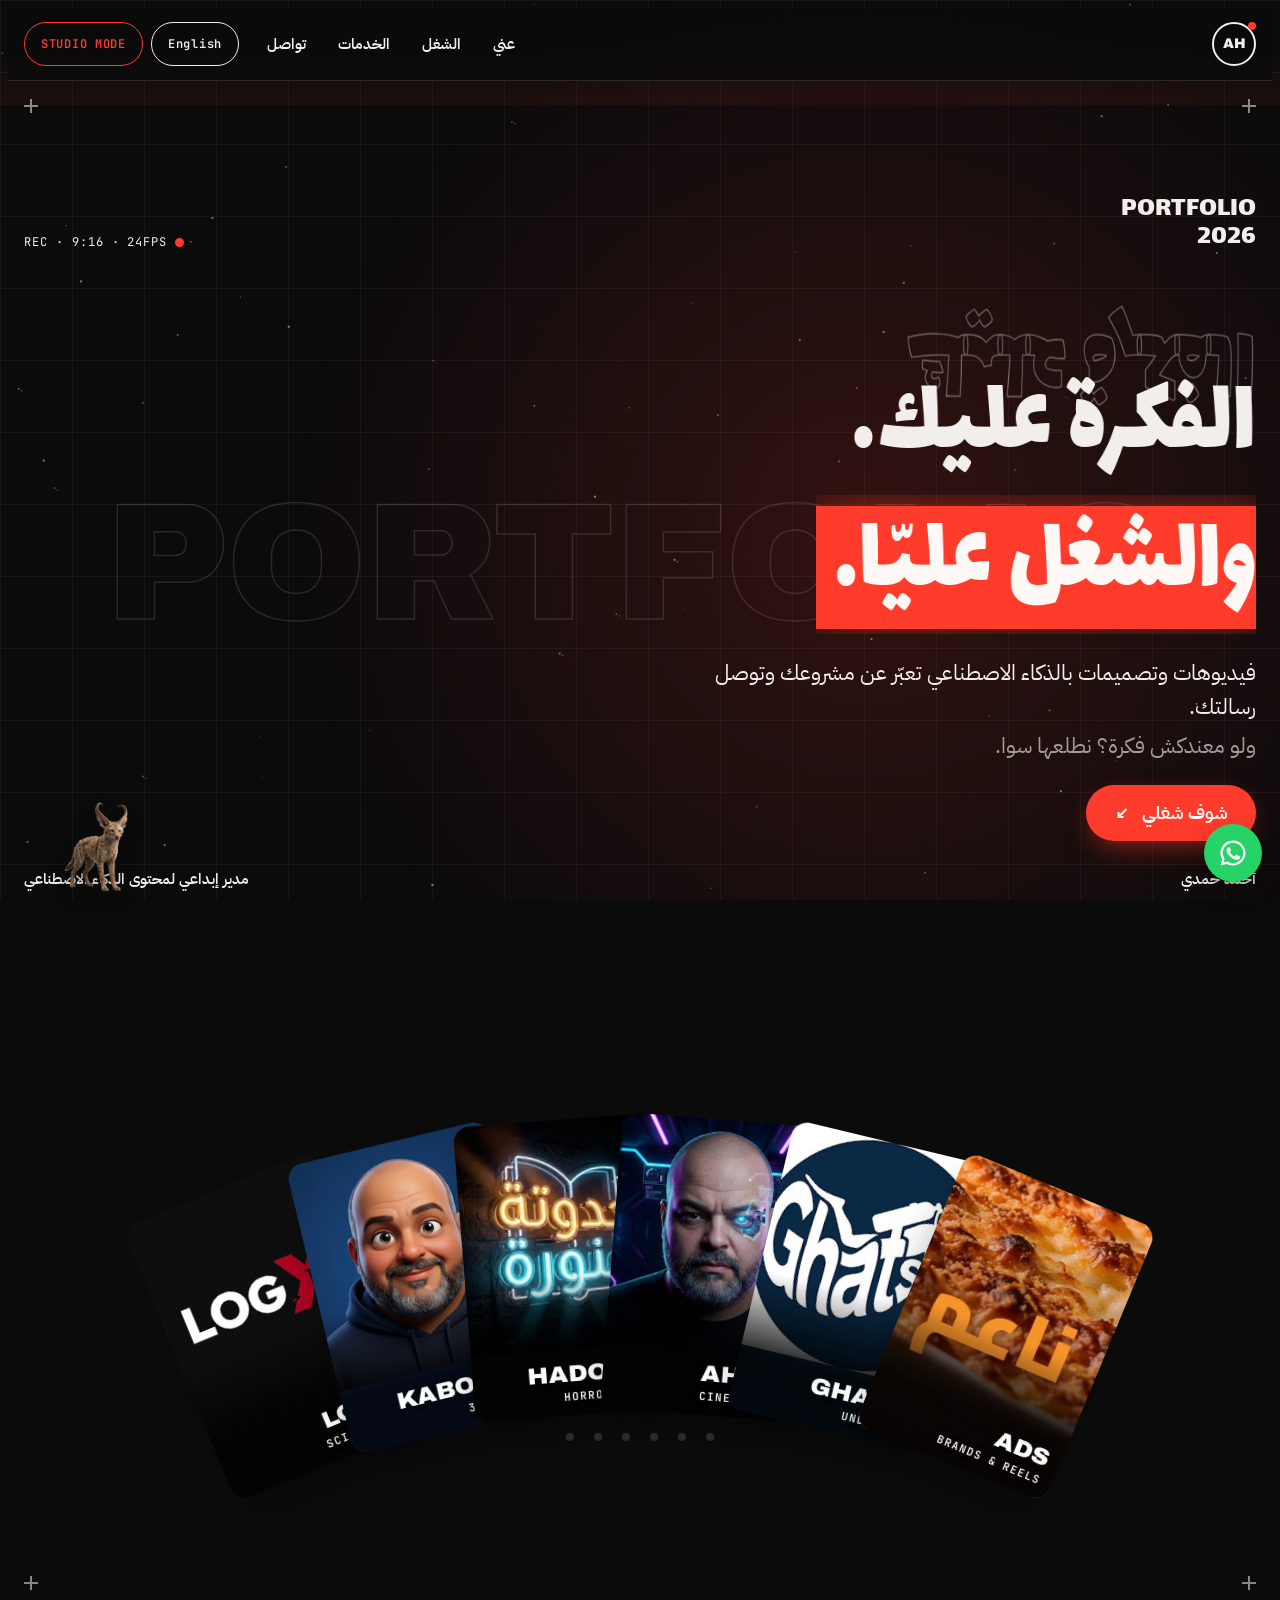
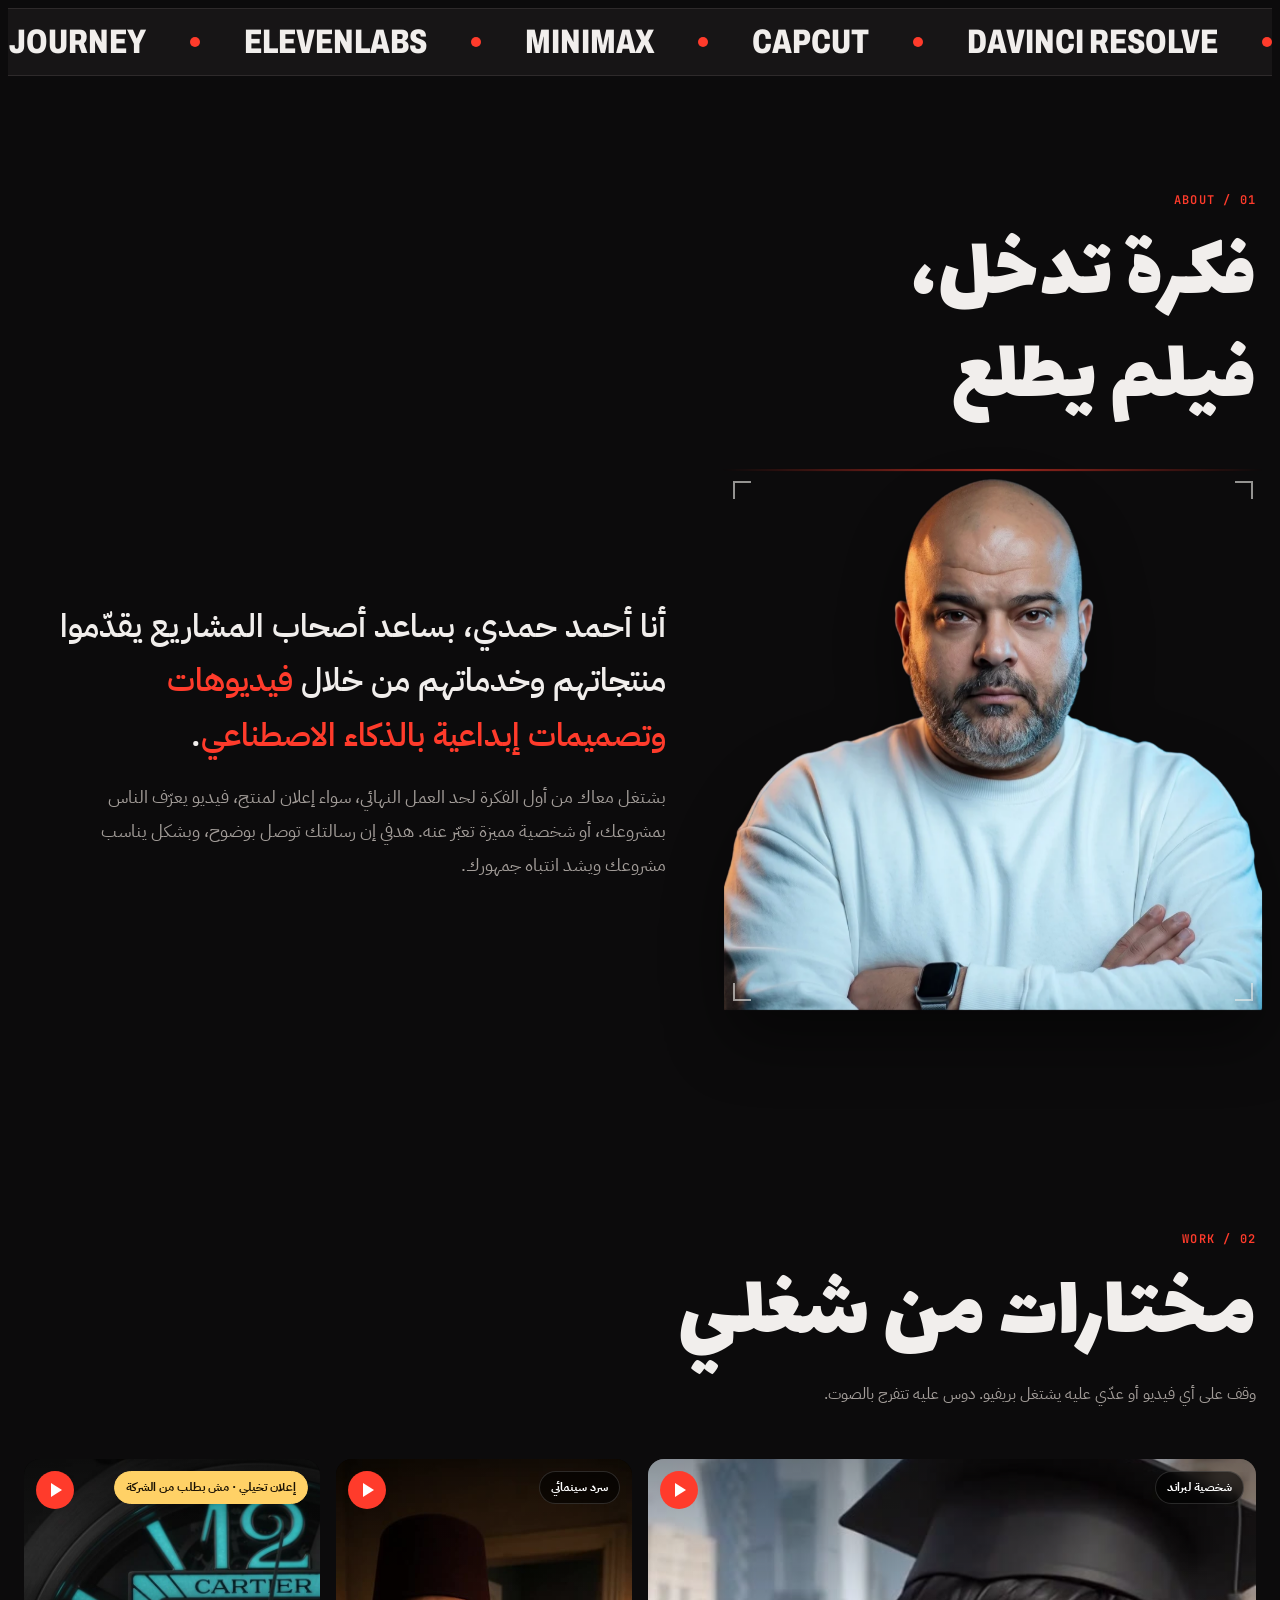
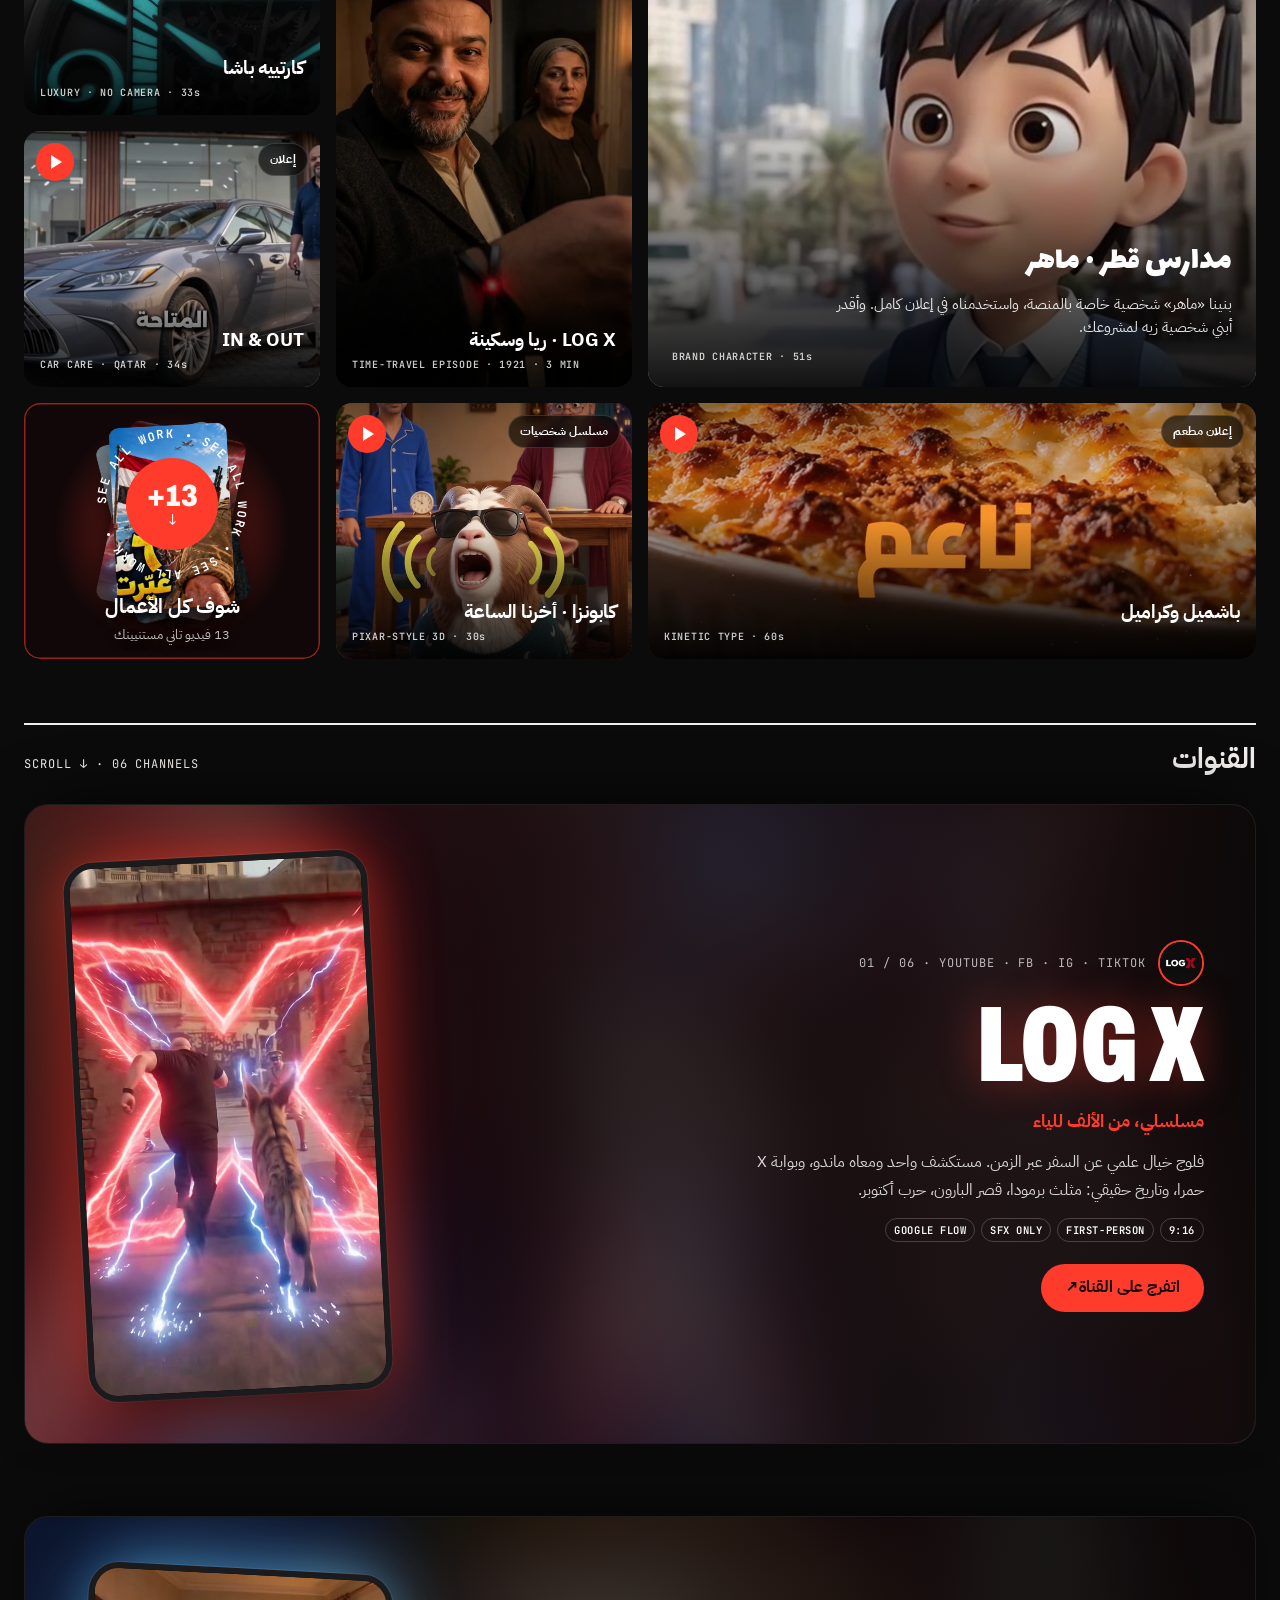
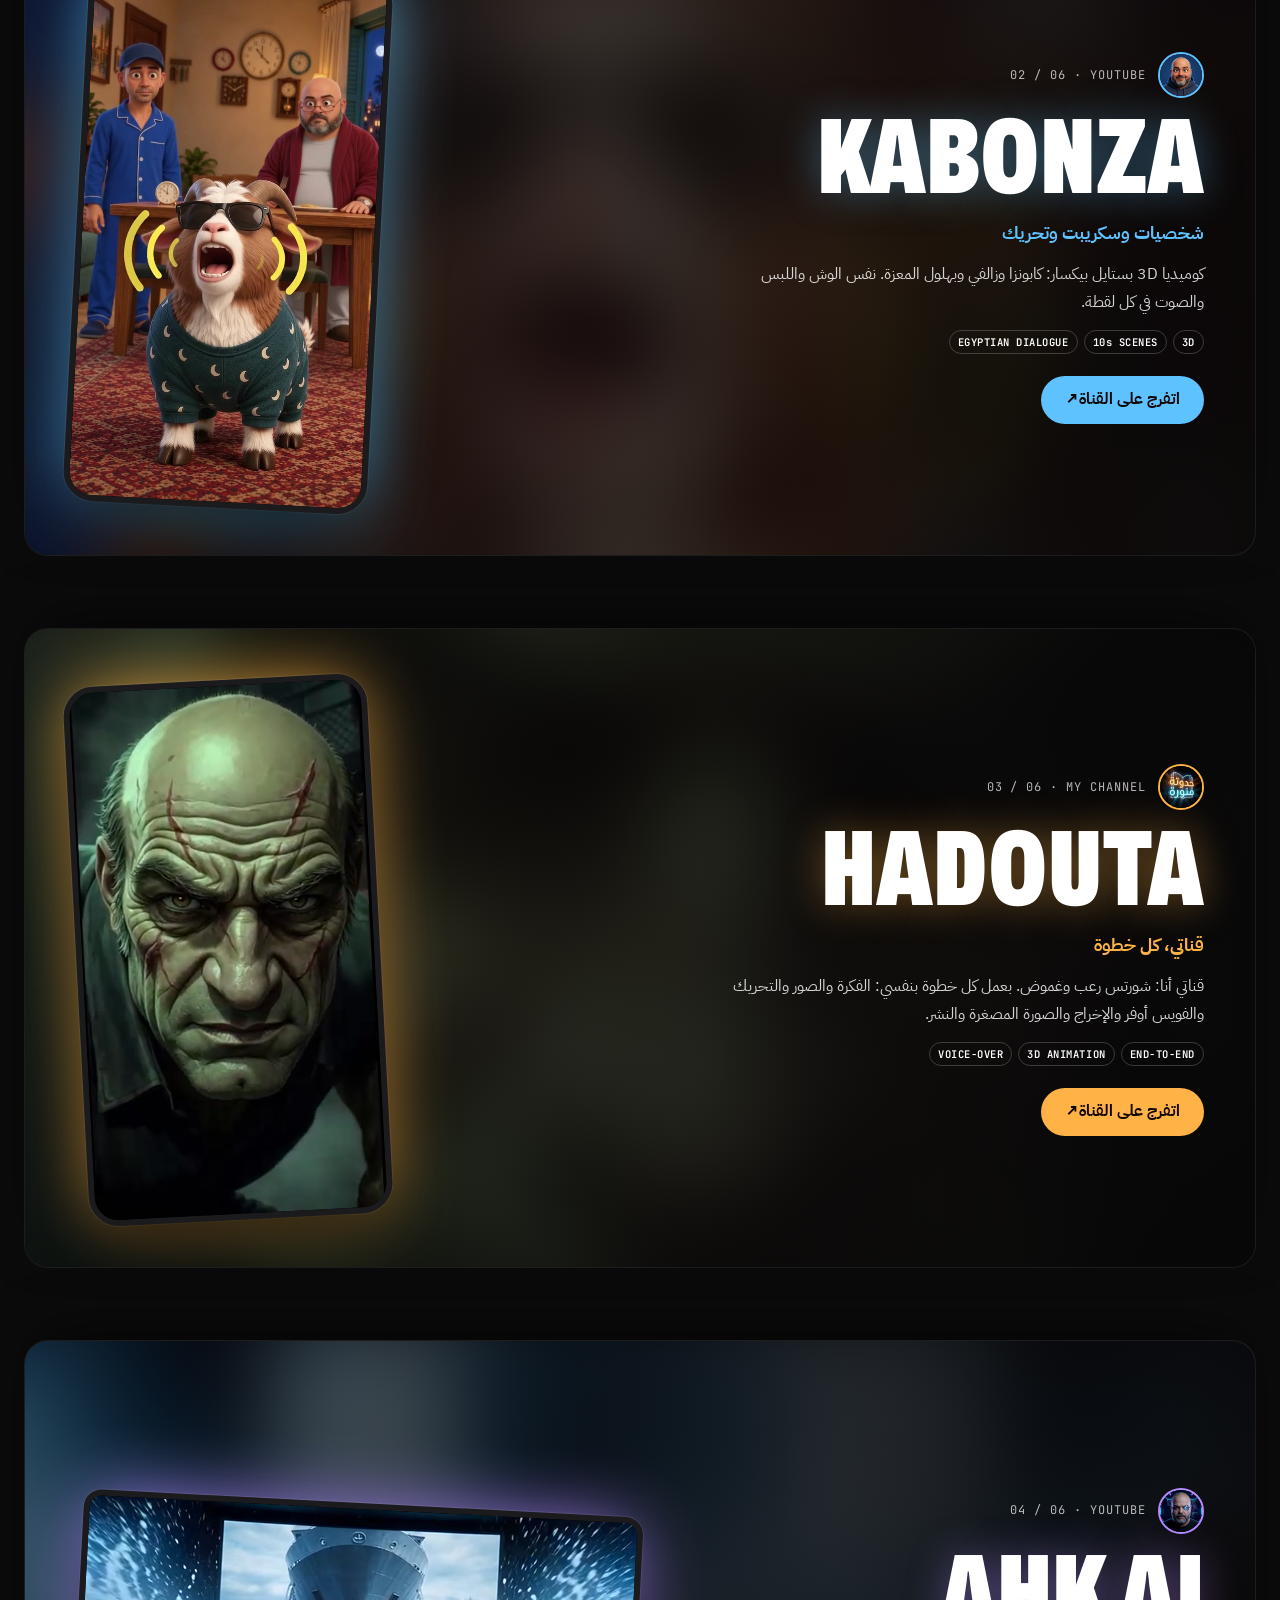
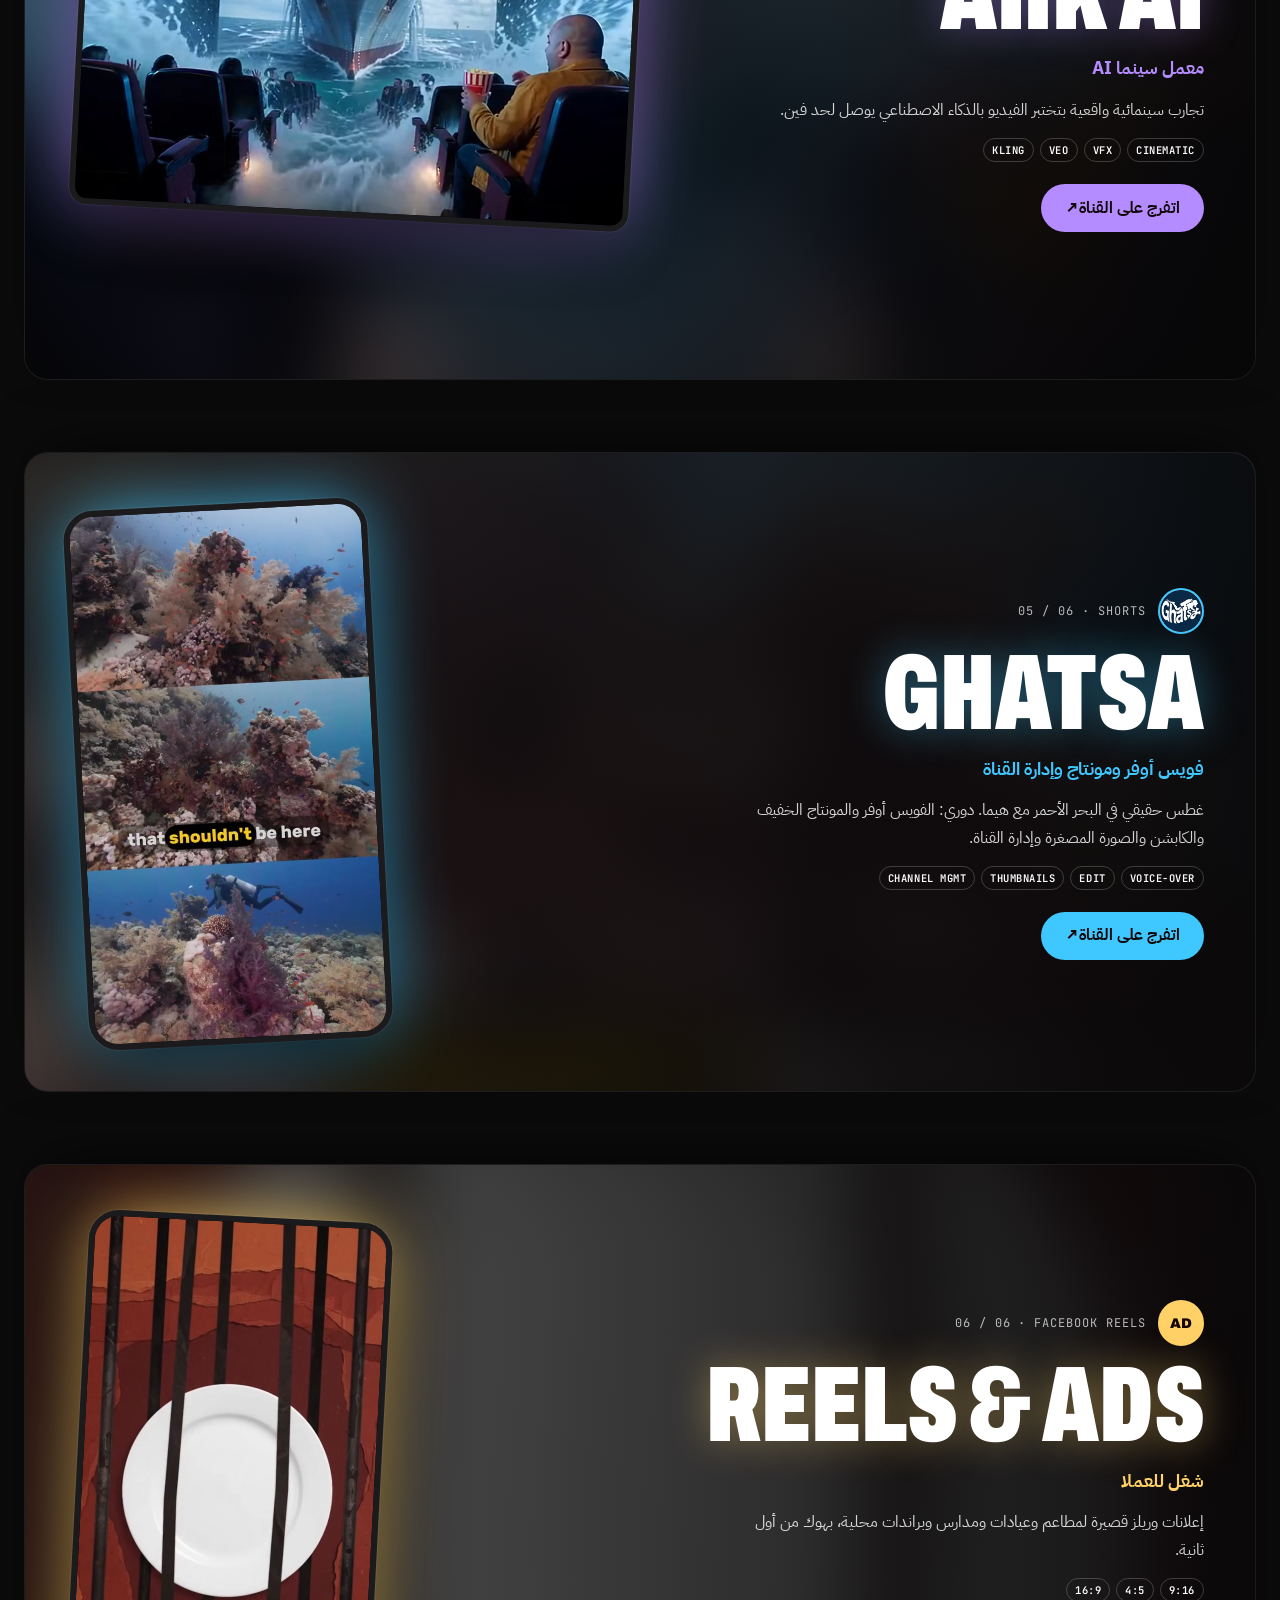
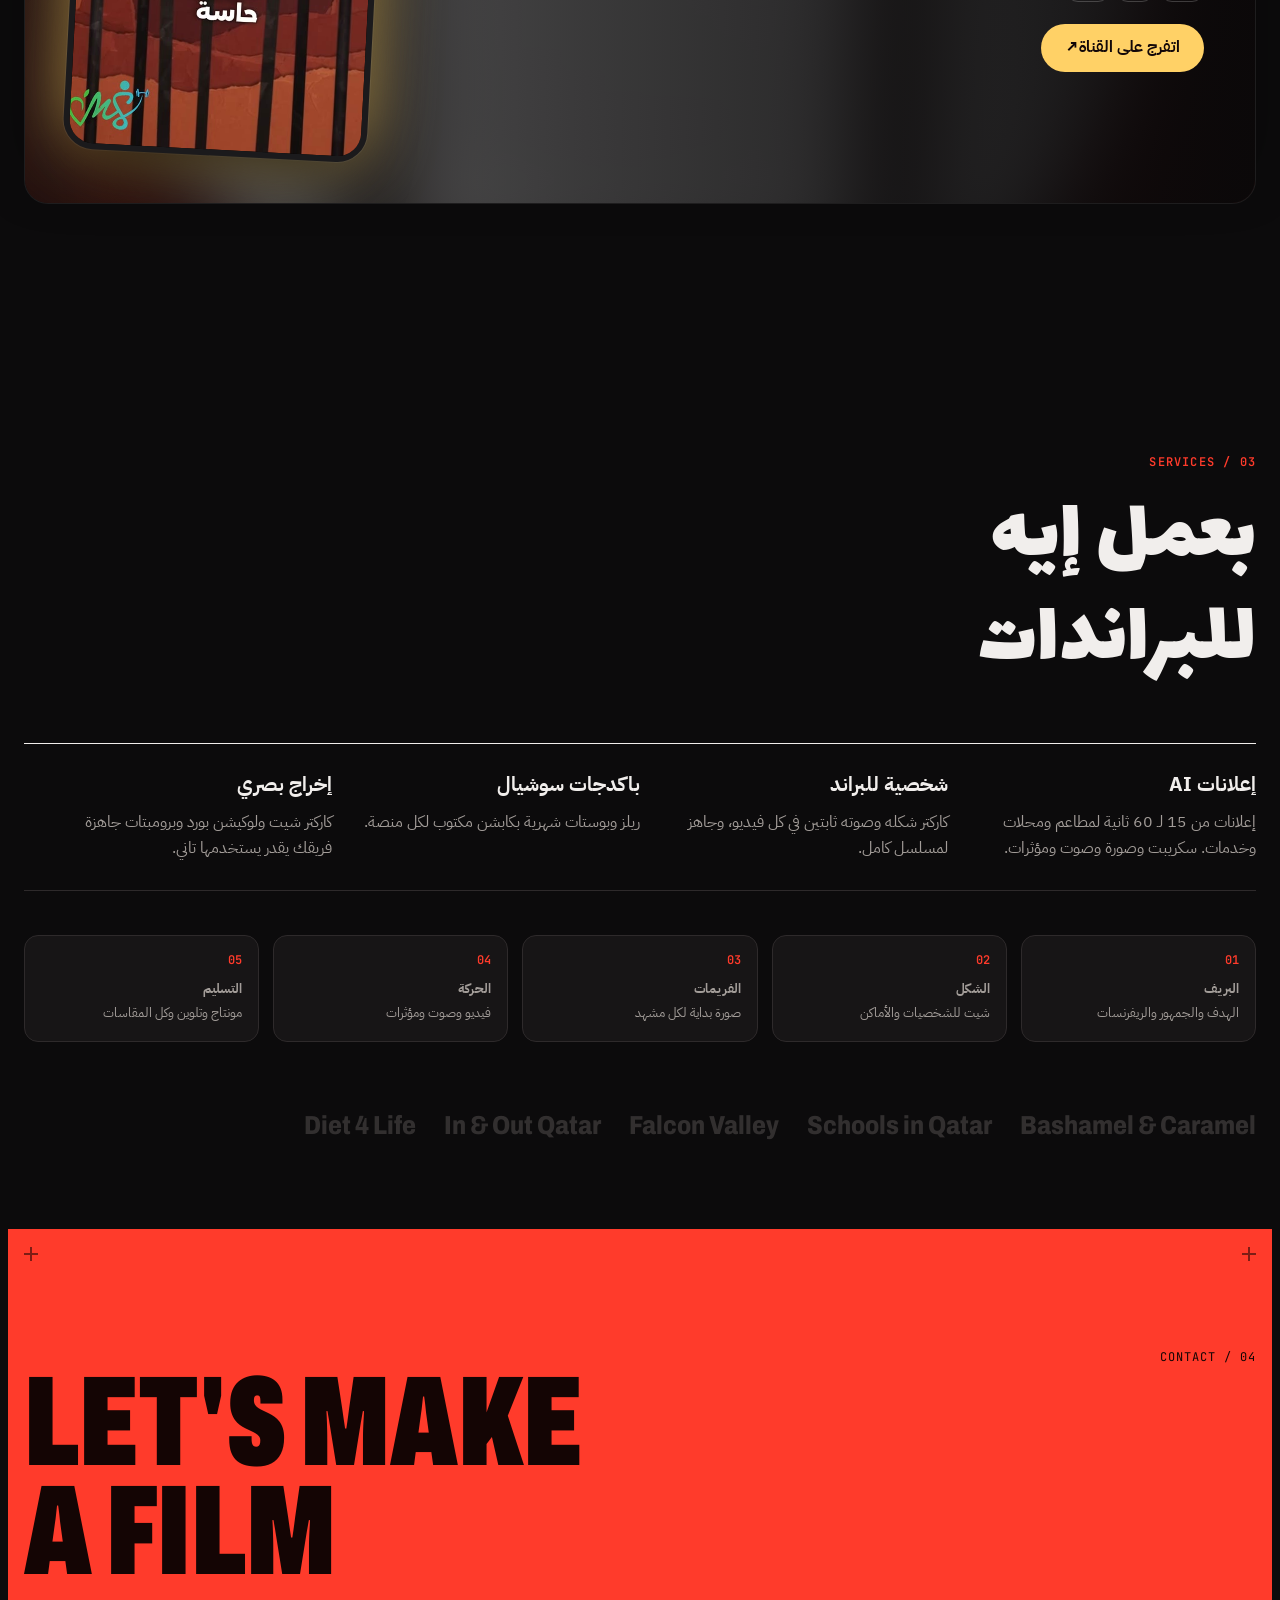
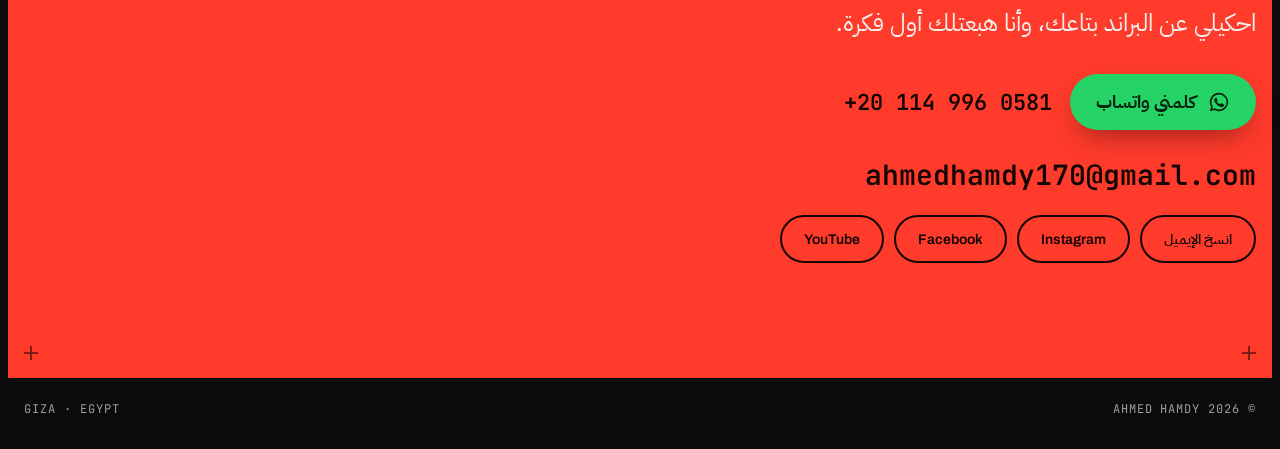
==== index.html @ 213b8fe6 "Add files via upload" ====
<!doctype html><html lang="ar" dir="rtl"><head><meta charset="utf-8"><meta name="viewport" content="width=device-width,initial-scale=1,viewport-fit=cover">
<title>Ahmed Hamdy Portfolio</title>
<meta name="description" content="أحمد حمدي — مدير إبداعي لمحتوى الذكاء الاصطناعي. فيديوهات وإعلانات وشخصيات بالـ AI لمشروعك، من الفكرة لحد التسليم. Ahmed Hamdy, Generative AI Creative Director.">
<meta name="theme-color" content="#0c0b0c">
<meta property="og:type" content="website">
<meta property="og:title" content="أحمد حمدي · الفكرة عليك… والشغل عليّا">
<meta property="og:description" content="فيديوهات وتصميمات بالذكاء الاصطناعي تعبّر عن مشروعك وتوصل رسالتك. Generative AI Creative Director.">
<meta property="og:image" content="media/og.jpg">
<meta property="og:image:width" content="1200"><meta property="og:image:height" content="630">
<meta name="twitter:card" content="summary_large_image">
<link rel="icon" type="image/png" href="media/icon.png"><link rel="apple-touch-icon" href="media/icon.png">
<meta name="claude:viewport-fit-sides" content="cover">
<link rel="preconnect" href="https://fonts.googleapis.com">
<link rel="preconnect" href="https://fonts.gstatic.com" crossorigin>
<link rel="stylesheet" href="https://fonts.googleapis.com/css2?family=Archivo:wdth,wght@62..125,300..900&family=IBM+Plex+Sans+Arabic:wght@400;600;700&family=JetBrains+Mono:wght@400;600&family=Lalezar&display=swap">
<style>
/* Layout: film-slate / contact sheet. Crop marks frame each section; one huge stretching word in the hero; a living particle field behind everything. LOG X (dark) is the default look; Studio (light) is the alternate. */
:root{
  --bg:#0c0b0c;--paper:#171516;--ink:#f1eeec;--muted:#a39d99;--line:#2e2a2b;--red:#ff3b2b;--on-red:#140504;
  --glow:255,59,43;--dot:241,238,236;
  --display:"Archivo","Arial Narrow",Arial,sans-serif;
  --ar-display:"Lalezar","IBM Plex Sans Arabic",Tahoma,sans-serif;
  --body:"Archivo","IBM Plex Sans Arabic",system-ui,sans-serif;
  --ar-body:"IBM Plex Sans Arabic",Tahoma,system-ui,sans-serif;
  --mono:"JetBrains Mono",ui-monospace,Menlo,monospace;
  --gut:max(16px,env(safe-area-inset-left,0px));
  --gutR:max(16px,env(safe-area-inset-right,0px));
  color-scheme:dark;
}
:root[data-mode="studio"]{--bg:#e7e6e3;--paper:#f3f2ef;--ink:#141314;--muted:#6d6a68;--line:#c9c6c2;--red:#e3402c;--on-red:#fff8f5;--glow:227,64,44;--dot:20,19,20;color-scheme:light}

@property --bob{syntax:"<length>";inherits:false;initial-value:0px}
*{box-sizing:border-box}
html{scroll-behavior:smooth}
body{background:var(--bg);color:var(--ink);font-family:var(--body);font-size:16px;line-height:1.6;overflow-x:hidden;transition:background .5s,color .5s}
html[lang="ar"] body{font-family:var(--ar-body)}
a{color:inherit}
.ar{display:none}
html[lang="ar"] .ar{display:revert}
html[lang="ar"] .en{display:none}
body::before{content:"";position:fixed;inset:0 0 auto;height:env(safe-area-inset-top,0px);z-index:60;background:var(--bg)}
#field{position:fixed;inset:0;width:100%;height:100%;z-index:0;pointer-events:none}
main,footer,.bar,.tools{position:relative;z-index:1}
.wrap{padding-left:var(--gut);padding-right:var(--gutR);max-width:1320px;margin-inline:auto}
.mono{font-family:var(--mono);font-size:12px;letter-spacing:.08em;text-transform:uppercase}
h1,h2,h3{text-wrap:balance;margin:0}
:focus-visible{outline:2px solid var(--red);outline-offset:3px}

/* ---------- top bar ---------- */
.bar{position:sticky;top:env(safe-area-inset-top,0px);z-index:50;background:color-mix(in srgb,var(--bg) 80%,transparent);backdrop-filter:blur(10px);border-bottom:1px solid var(--line)}
.bar .wrap{display:flex;align-items:center;gap:16px;min-height:72px;padding-block:12px}
.mark{display:grid;place-items:center;width:44px;height:44px;border:2px solid var(--ink);border-radius:50%;font-family:var(--display);font-weight:900;font-size:14px;text-decoration:none;position:relative}
.mark::after{content:"";position:absolute;width:8px;height:8px;background:var(--red);border-radius:50%;top:-2px;right:-2px}
.nav{display:flex;gap:8px;margin-inline-start:auto}
.nav a{text-decoration:none;font-size:15px;font-weight:600;padding:12px 12px;border-radius:8px;min-height:44px;display:inline-flex;align-items:center}
.nav a:hover{color:var(--red)}
.toggles{display:flex;gap:8px}
.chip{appearance:none;border:1.5px solid var(--ink);background:transparent;color:var(--ink);border-radius:999px;min-height:44px;padding:0 16px;display:inline-flex;align-items:center;font:600 12px/1 var(--mono);letter-spacing:.06em;cursor:pointer;white-space:nowrap}
.chip:hover{background:var(--ink);color:var(--bg)}
.chip.red{border-color:var(--red);color:var(--red)}
.chip.red:hover{background:var(--red);color:var(--on-red)}
@media (max-width:760px){.nav{display:none}.toggles{margin-inline-start:auto}}

/* ---------- crop-marked frame ---------- */
.frame{position:relative;padding-block:clamp(64px,9vw,128px)}
.plus{position:absolute;width:14px;height:14px;opacity:.55}
.plus::before,.plus::after{content:"";position:absolute;background:var(--ink)}
.plus::before{left:6px;top:0;width:2px;height:14px}
.plus::after{top:6px;left:0;height:2px;width:14px}
.plus.tl{top:18px;left:var(--gut)}.plus.tr{top:18px;right:var(--gutR)}
.plus.bl{bottom:18px;left:var(--gut)}.plus.br{bottom:18px;right:var(--gutR)}

/* ---------- hero ---------- */
.hero{overflow:hidden}
.hero-top,.hero-bot{display:flex;justify-content:space-between;align-items:flex-end;gap:16px;flex-wrap:wrap}
.hero-top .hello{font-family:var(--display);font-weight:800;font-size:clamp(18px,2.4vw,28px);line-height:1;letter-spacing:.02em;text-transform:uppercase}
html[lang="ar"] .hero-top .hello{font-family:var(--ar-display);font-weight:400;letter-spacing:0}
.rec{display:flex;align-items:center;gap:8px}
.rec i{width:9px;height:9px;border-radius:50%;background:var(--red);animation:blink 1.2s steps(2) infinite}
@keyframes blink{50%{opacity:.15}}
/* headline: the client's promise in two lines; line two sits on a red block that wipes in. A giant outlined PORTFOLIO stretches behind it. */
.stage{position:relative;margin-block:34px 26px;display:grid;justify-items:start;gap:22px}
.word{position:absolute;inset-inline:0;top:50%;font-family:var(--display);font-weight:900;line-height:.82;font-size:clamp(44px,13vw,200px);font-variation-settings:"wdth" var(--w,62);letter-spacing:-.01em;white-space:nowrap;margin:0;direction:ltr;user-select:none;text-align:center;color:transparent;-webkit-text-stroke:1.5px var(--ink);opacity:.13;transform:translateY(-50%) translateX(calc(var(--mx,0)*-14px));pointer-events:none}
.headline{position:relative;margin:0;font-family:var(--display);font-weight:900;font-variation-settings:"wdth" var(--hw,78);text-transform:uppercase;font-size:clamp(38px,7.2vw,112px);line-height:.98;letter-spacing:-.005em}
html[lang="ar"] .headline{font-family:var(--ar-display);font-weight:400;text-transform:none;font-size:clamp(46px,8.6vw,128px);line-height:1.22;letter-spacing:0}
/* each line stretches with scroll (like the old PORTFOLIO word) and drifts against the mouse; a mirrored outline of line one hangs above it */
.headline .ln{display:block;overflow:hidden;padding-block:.02em;transform-origin:left center;transform:translateX(calc(var(--mx,0)*-18px)) scaleX(var(--sx,1));will-change:transform}
html[dir="rtl"] .headline .ln{transform-origin:right center}
.headline .ln.hl{transform:translateX(calc(var(--mx,0)*18px)) scaleX(var(--sx,1))}
.headline .ln.ghost{color:transparent;-webkit-text-stroke:1.4px var(--ink);opacity:.38;margin-bottom:-.62em;transform:translateX(calc(var(--mx,0)*30px)) scaleY(-1) scaleX(var(--gx,1));pointer-events:none}
.headline .ln.ghost>span{animation-delay:.32s}
.headline .ln>span{display:inline-block;transform:translateY(0);animation:rise 1s cubic-bezier(.2,.8,.2,1) both}
.headline .ln:nth-child(2)>span{animation-delay:.18s}
@keyframes rise{from{transform:translateY(105%)}}
.headline .ln.hl>span{position:relative;isolation:isolate;color:#fff8f5;padding-inline:.18em;margin-inline-start:-.18em}
.headline .ln.hl>span::before{content:"";position:absolute;inset:.08em 0 .02em;background:var(--red);z-index:-1;transform-origin:left center;animation:wipe .9s .55s cubic-bezier(.7,0,.2,1) both;box-shadow:0 0 60px rgba(var(--glow),.45)}
html[dir="rtl"] .headline .ln.hl>span::before{transform-origin:right center}
@keyframes wipe{from{transform:scaleX(0)}}
.headline em{font-style:normal;color:var(--red)}
.sub{position:relative;margin:0;max-width:44ch;font-size:clamp(17px,1.7vw,22px);line-height:1.55;color:var(--ink);animation:fade 1s .7s both}
.sub .q{display:block;color:var(--muted);margin-top:6px}
@keyframes fade{from{opacity:0;transform:translateY(10px)}}
.cta-btn{position:relative;display:inline-flex;align-items:center;gap:12px;background:var(--red);color:#fff8f5;text-decoration:none;font-weight:700;font-size:18px;min-height:56px;padding:0 28px;border-radius:999px;animation:fade 1s .9s both;transition:transform .3s,box-shadow .3s;box-shadow:0 10px 30px -10px rgba(var(--glow),.7)}
.cta-btn:hover{transform:translateY(-3px);box-shadow:0 16px 40px -10px rgba(var(--glow),.9)}
.cta-btn i{font-style:normal;display:inline-block;animation:nudge 1.4s ease-in-out infinite}
@keyframes nudge{50%{transform:translate(-3px,4px)}}
html[dir="ltr"] .cta-btn i{animation-name:nudgeR}
@keyframes nudgeR{50%{transform:translate(3px,4px)}}
.hero-bot .who,.hero-bot .role{font-family:var(--mono);font-size:13px;letter-spacing:.1em;text-transform:uppercase}
.hero-bot .role{text-align:end}
html[lang="ar"] .hero-bot .who,html[lang="ar"] .hero-bot .role{font-family:var(--ar-body);letter-spacing:0;text-transform:none;font-size:15px;font-weight:600}

/* fan of cards: wider spacing, each card floats on its own beat, the whole fan tilts with the mouse */
.fan{position:relative;height:clamp(300px,40vw,520px);margin:10px 0 80px;perspective:1100px}
.fan-in{position:absolute;inset:0;transform-style:preserve-3d;transform:rotateX(calc(var(--my,0)*-6deg)) rotateY(calc(var(--mx,0)*8deg));transition:transform .6s cubic-bezier(.2,.7,.2,1)}
/* a card = fixed slot in the fan (stable hover target) > .bob (floats) > .flip (turns over) > two faces */
.fan{touch-action:pan-y;user-select:none}
.card{--gapx:clamp(34px,8.6vw,132px);--spread:4deg;position:absolute;left:50%;bottom:0;width:clamp(112px,16vw,220px);aspect-ratio:9/13;transform-style:preserve-3d;transform-origin:50% 130%;cursor:pointer;color:#fff;
  transform:translateX(calc(-50% + var(--i)*var(--gapx) + var(--push,0px))) translateY(var(--arc,0px)) rotate(calc(var(--i)*var(--spread)));
  transition:transform .9s cubic-bezier(.2,.8,.2,1)}
.fan.open .card{--spread:9deg;--arc:calc(var(--i)*var(--i)*7px)}
.card .bob{position:absolute;inset:0;transform-style:preserve-3d;animation:bob 4.6s ease-in-out infinite;animation-delay:calc(var(--i)*.55s)}
@keyframes bob{50%{translate:0 -12px}}
.card .flip{position:absolute;inset:0;transform-style:preserve-3d;transition:transform .9s cubic-bezier(.2,.8,.2,1)}
.face{position:absolute;inset:0;border-radius:16px;overflow:hidden;backface-visibility:hidden;-webkit-backface-visibility:hidden;box-shadow:0 24px 44px -18px rgba(0,0,0,.6);background:var(--c,#111)}
.face.back{transform:rotateY(180deg)}
.card.active{--arc:-46px;transform:translateX(calc(-50% + var(--i)*var(--gapx))) translateY(var(--arc)) rotate(0deg) translateZ(120px) scale(1.22);z-index:30}
.card.active .bob{animation-play-state:paused}
.card.active .flip{transform:rotateY(180deg)}
.card.active .face{box-shadow:0 40px 70px -20px rgba(0,0,0,.85),0 0 0 2px var(--red),0 0 50px rgba(var(--glow),.35)}
.card .lbl{position:absolute;inset:auto 12px 12px 12px;font:600 11px/1.3 var(--mono);letter-spacing:.08em;text-transform:uppercase;text-shadow:0 1px 6px rgba(0,0,0,.5)}
.card .lbl b{display:block;font:900 clamp(15px,1.9vw,23px)/1 var(--display);font-variation-settings:"wdth" 110;letter-spacing:0;margin-bottom:4px}
.card .back .cover{height:58%}
.card .back .shade{background:linear-gradient(transparent 40%,#0d0c0d 58%)}
.back .info{position:absolute;inset:52% 0 0 0;padding:10px 12px 12px;display:flex;flex-direction:column;justify-content:flex-end;gap:6px}
.back .info b{font:900 clamp(15px,1.7vw,21px)/1 var(--display);font-variation-settings:"wdth" 105}
.back .info p{margin:0;font-size:clamp(10px,.95vw,12.5px);line-height:1.4;opacity:.9}
.back .open{align-self:flex-start;background:var(--red);color:#140504;text-decoration:none;font:700 11px/1 var(--mono);letter-spacing:.06em;padding:7px 10px;border-radius:999px}
.dots{position:absolute;left:0;right:0;bottom:-46px;direction:ltr;display:flex;justify-content:center;gap:0}
.dots button{width:8px;height:8px;box-sizing:content-box;padding:18px 10px;background-clip:content-box!important;border-radius:50%;border:0;background:var(--line);cursor:pointer;transition:width .3s,background .3s}
.dots button[aria-current="true"]{width:22px;border-radius:99px;background:var(--red)}
.swipe{position:absolute;left:0;right:0;bottom:-62px;text-align:center;font:600 11px var(--mono);letter-spacing:.06em;color:var(--muted)}
@media (hover:hover){.swipe{display:none}}
@media (max-width:600px){.card{--gapx:6.4vw;width:100px}.fan.open .card{--spread:7deg;--arc:calc(var(--i)*var(--i)*4px)}.card.active{--arc:-34px;transform:translateX(calc(-50% + var(--i)*var(--gapx) + var(--shift,0px))) translateY(var(--arc)) rotate(0deg) translateZ(120px) scale(1.45)}}


/* phone: the flipped card sits dead centre, and its back shows only what fits — name and an Open button */
@media (max-width:600px){
  .fan{height:380px;margin-top:40px}
  .card{width:116px}
  .fan.open .card.active,.card.active{transform:translateX(calc(-50% + var(--i)*var(--gapx) + var(--shift,0px))) translateY(-34px) rotate(0deg) translateZ(140px) scale(1.42)}
  .card .back .cover{height:66%}
  .card .back .shade{background:linear-gradient(transparent 46%,#0d0c0d 66%)}
  .back .info{inset:60% 0 0 0;padding:6px 8px 8px;gap:5px;justify-content:center;align-items:center;text-align:center}
  .back .info b{font-size:11px;font-variation-settings:"wdth" 75;white-space:nowrap;overflow:hidden;text-overflow:ellipsis;max-width:100%}
  .back .info p{display:none}
  .back .open{align-self:center;font-size:8.5px;padding:5px 9px}
  .card .lbl{inset:auto 8px 8px 8px;font-size:8.5px}
  .card .lbl b{font-size:13px}
}
/* ---------- covers ---------- */
.cover{position:absolute;inset:0;width:100%;height:100%;object-fit:cover;display:block}
.card .cover{height:78%}
.card .shade{position:absolute;inset:0;background:linear-gradient(transparent 52%,rgba(0,0,0,.85) 80%)}
.card.c-full .cover{height:100%}

/* ---------- Mando ---------- */
.mando{position:fixed;top:0;left:0;height:clamp(64px,7vw,100px);z-index:55;pointer-events:none;will-change:transform}
@media (hover:none){.mando{pointer-events:auto;touch-action:none;height:78px}}
.mando .sprite{height:100%;display:block;transform-origin:50% 100%;filter:drop-shadow(0 10px 8px rgba(0,0,0,.35))}
.mando .run{position:absolute;bottom:0;left:50%;height:62%;translate:-50% 0;opacity:0}
.mando.moving .idle{opacity:0}.mando.moving .run{opacity:1;animation:hop .32s ease-in-out infinite alternate}
@keyframes hop{to{translate:-50% -6px}}
.mando canvas{position:absolute;left:-30%;top:-25%;width:160%;height:80%;pointer-events:none}
.mando .tagline{position:absolute;bottom:100%;left:50%;translate:-50% -6px;scale:var(--d,1) 1;white-space:nowrap;background:var(--ink);color:var(--bg);font:600 10px/1 var(--mono);letter-spacing:.06em;padding:5px 8px;border-radius:999px;opacity:0;transition:opacity .3s}
.mando.zap .tagline{opacity:1}
.mando.zap .sprite{animation:shake .12s linear 4}
@keyframes shake{25%{transform:translateX(-2px)}75%{transform:translateX(2px)}}
.hint{position:absolute;top:-24px;inset-inline-end:0;font:600 11px var(--mono);letter-spacing:.06em;color:var(--muted)}

/* ---------- marquee ---------- */
.tools{border-block:1px solid var(--line);overflow:hidden;padding-block:16px;background:var(--paper)}
.track{display:flex;gap:44px;width:max-content;animation:marq 40s linear infinite;font:800 clamp(20px,3vw,34px)/1 var(--display);font-variation-settings:"wdth" 75;text-transform:uppercase;direction:ltr}
.track span{display:flex;align-items:center;gap:44px}
.track span::after{content:"";width:10px;height:10px;background:var(--red);border-radius:50%}
@keyframes marq{to{transform:translateX(-50%)}}

/* ---------- section heads ---------- */
.head{display:grid;grid-template-columns:auto 1fr;gap:16px 32px;align-items:end;margin-bottom:clamp(32px,4vw,56px)}
.head .num{font:600 12px var(--mono);color:var(--red);letter-spacing:.1em}
.head h2{grid-column:1/-1;font-family:var(--display);font-weight:900;font-size:clamp(38px,7vw,96px);line-height:.9;font-variation-settings:"wdth" 70;text-transform:uppercase}
html[lang="ar"] .head h2{font-family:var(--ar-display);font-weight:400;line-height:1.15;text-transform:none}
.head p{grid-column:1/-1;max-width:62ch;color:var(--muted);margin:0}

/* ---------- about ---------- */
.about{display:grid;grid-template-columns:minmax(0,.9fr) minmax(0,1.1fr);gap:clamp(28px,5vw,72px);align-items:center}
/* portrait: cut-out figure standing in front of a red slab, framed by crop marks, tilting with the mouse */
.portrait{position:relative;aspect-ratio:1;max-width:520px;width:100%;justify-self:center;perspective:900px}
.portrait .pin{position:absolute;inset:0;transform-style:preserve-3d;transform:rotateY(calc(var(--px,0)*8deg)) rotateX(calc(var(--py,0)*-6deg));transition:transform .5s cubic-bezier(.2,.7,.2,1)}
.portrait .slab2{position:absolute;left:22%;right:22%;top:6%;bottom:0;background:var(--red);box-shadow:0 0 90px rgba(var(--glow),.45);transform:translateZ(-40px) skewX(calc(var(--px,0)*-5deg))}
.portrait .ring{position:absolute;inset:8% 4% 0;border:1px solid var(--line);border-radius:50% 50% 0 0;transform:translateZ(-20px)}
.portrait img{position:absolute;inset:0;width:100%;height:100%;object-fit:contain;object-position:bottom;transform:translateZ(30px);filter:drop-shadow(0 30px 30px rgba(0,0,0,.45))}
.portrait .scan{position:absolute;left:0;right:0;height:2px;background:linear-gradient(90deg,transparent,rgba(var(--glow),.9),transparent);top:0;animation:scan 4.5s linear infinite;transform:translateZ(40px);opacity:.7}
@keyframes scan{to{top:100%}}
.portrait .cm{position:absolute;width:18px;height:18px;border-color:var(--ink);border-style:solid;opacity:.6}
.portrait .cm.a{top:0;left:0;border-width:2px 0 0 2px}.portrait .cm.b{top:0;right:0;border-width:2px 2px 0 0}
.portrait .cm.c{bottom:0;left:0;border-width:0 0 2px 2px}.portrait .cm.d{bottom:0;right:0;border-width:0 2px 2px 0}
.portrait .cap{position:absolute;bottom:12px;inset-inline-start:12px;background:var(--bg);color:var(--ink);font:600 10.5px/1 var(--mono);letter-spacing:.08em;padding:7px 10px;border-radius:999px;border:1px solid var(--line);direction:ltr;transform:translateZ(50px)}
.portrait .cap i{display:inline-block;width:7px;height:7px;border-radius:50%;background:var(--red);margin-right:6px;animation:blink 1.2s steps(2) infinite}
.about .lead{font-size:clamp(22px,2.5vw,32px);line-height:1.35;font-weight:600;margin:0 0 18px;max-width:34ch}
html[lang="ar"] .about .lead{line-height:1.7}
.about .lead em{font-style:normal;color:var(--red)}
.about .rest{font-size:clamp(17px,1.4vw,19px);color:var(--muted);max-width:56ch;margin:0}
html[lang="ar"] .about .rest{line-height:1.9}
.facts{display:grid;grid-template-columns:1fr 1fr;border-top:1px solid var(--ink)}
.facts div{padding:18px 0;border-bottom:1px solid var(--line)}
.facts div:nth-child(odd){padding-inline-end:16px}
.facts b{display:block;font:900 clamp(36px,4.4vw,60px)/1 var(--display);font-variation-settings:"wdth" 80;font-variant-numeric:tabular-nums}
.facts span{font-size:14px;color:var(--muted)}
@media (max-width:860px){.about{grid-template-columns:1fr}}


/* ---------- featured bento: 6 picks, Maher biggest ---------- */
.bento{display:grid;grid-auto-flow:row dense;grid-template-columns:repeat(4,minmax(0,1fr));grid-auto-rows:clamp(184px,20vw,288px);gap:16px;margin-bottom:24px}
.feat{position:relative;border:0;padding:0;border-radius:16px;overflow:hidden;background:#000;color:#fff;cursor:pointer;text-align:start;font:inherit;isolation:isolate}
.feat.f-big{grid-column:span 2;grid-row:span 2}
.feat.f-wide{grid-column:span 2}
.feat.f-tall{grid-row:span 2}
.feat img,.feat video{position:absolute;inset:0;width:100%;height:100%;object-fit:cover;object-position:var(--pos,50% 50%);transition:transform .8s cubic-bezier(.2,.7,.2,1),opacity .4s}
.feat video{opacity:0}.feat.on video{opacity:1}
.feat:hover img,.feat:hover video{transform:scale(1.05)}
.feat::after{content:"";position:absolute;inset:0;background:linear-gradient(180deg,rgba(0,0,0,.35),transparent 28%,transparent 45%,rgba(0,0,0,.9));z-index:1;pointer-events:none}
.feat .tagx{position:absolute;top:12px;inset-inline-start:12px;z-index:2;background:rgba(0,0,0,.6);backdrop-filter:blur(6px);border:1px solid rgba(255,255,255,.15);font-weight:700;font-size:12px;padding:6px 11px;border-radius:999px}
.feat .tagx.spec{background:#ffd166;color:#1a1204;border-color:#ffd166}
.feat .fmeta{position:absolute;inset:auto 0 0 0;z-index:2;padding:16px;display:flex;flex-direction:column;gap:6px}
.feat .fmeta b{font-size:clamp(16px,1.5vw,20px);line-height:1.25}
.feat.f-big .fmeta{padding:24px;gap:10px}
.feat.f-big .fmeta b{font-size:clamp(24px,2.6vw,38px)}
html[lang="ar"] .feat.f-big .fmeta b{font-family:var(--ar-display);font-weight:400}
.feat .fdesc{max-width:44ch;font-size:clamp(14px,1.15vw,16px);line-height:1.6;color:rgba(255,255,255,.88)}
.feat .fspec{font:600 10px var(--mono);letter-spacing:.07em;opacity:.8;direction:ltr;text-align:start}
.feat::before{content:"";position:absolute;inset:0;border-radius:inherit;box-shadow:inset 0 0 0 0 var(--red);z-index:3;transition:box-shadow .3s;pointer-events:none}
.feat:hover::before,.feat:focus-visible::before{box-shadow:inset 0 0 0 2px var(--red)}
.feat .playx{position:absolute;top:12px;inset-inline-end:12px;z-index:2;width:38px;height:38px;border-radius:50%;background:var(--red);display:grid;place-items:center}
.feat .playx::after{content:"";border-left:11px solid #fff;border-block:7px solid transparent;margin-left:3px}
.all-btn{--mx2:0;--my2:0;position:relative;grid-column:span 1;border:0;padding:0;border-radius:16px;cursor:pointer;color:#fff;font:inherit;overflow:hidden;isolation:isolate;
  background:radial-gradient(circle at calc(50% + var(--mx2)*40%) calc(50% + var(--my2)*40%),rgba(var(--glow),.55),transparent 60%),#120708;box-shadow:inset 0 0 0 1.5px rgba(var(--glow),.55)}
.all-btn::before{content:"";position:absolute;inset:-2px;border-radius:inherit;padding:2px;background:conic-gradient(from var(--ang,0deg),transparent 0 70%,var(--red) 85%,#fff 90%,transparent 100%);
  -webkit-mask:linear-gradient(#000 0 0) content-box,linear-gradient(#000 0 0);-webkit-mask-composite:xor;mask-composite:exclude;animation:spinb 3.5s linear infinite;z-index:3;pointer-events:none}
@property --ang{syntax:"<angle>";inherits:false;initial-value:0deg}
@keyframes spinb{to{--ang:360deg}}
@media (max-width:480px){.ab-orbit{width:70%;margin-top:-30%}.ab-sub{display:none}.ab-lbl{bottom:10px}.ab-lbl .lbl{font-size:14px}}
.ab-in{position:absolute;inset:0;display:grid;place-items:center;transform:translate(calc(var(--mx2)*10px),calc(var(--my2)*10px));transition:transform .25s}
.ab-deck{position:absolute;inset:14px;z-index:0}
.ab-deck img{position:absolute;left:50%;top:44%;width:44%;aspect-ratio:9/14;object-fit:cover;border-radius:10px;box-shadow:0 14px 30px -8px rgba(0,0,0,.8);transform:translate(-50%,-50%) rotate(var(--r,0deg)) translateY(var(--y,0px));transition:transform .7s cubic-bezier(.2,.8,.2,1),opacity .7s;opacity:var(--o,1);filter:brightness(.7)}
.all-btn:hover .ab-deck img{--spread2:1}
.ab-deck img.d0{--r:-14deg;--y:6px;z-index:1}
.ab-deck img.d1{--r:12deg;--y:4px;z-index:2}
.ab-deck img.d2{--r:-3deg;--y:0px;z-index:3;filter:brightness(.9)}
.all-btn:hover .ab-deck img.d0{--r:-28deg;--y:-6px;transform:translate(-110%,-50%) rotate(var(--r))}
.all-btn:hover .ab-deck img.d1{--r:26deg;transform:translate(10%,-50%) rotate(var(--r))}
.all-btn:hover .ab-deck img.d2{transform:translate(-50%,-62%) rotate(0deg) scale(1.08)}
.ab-deck img.out{transform:translate(120%,-80%) rotate(40deg);opacity:0}
.ab-orbit{position:relative;z-index:4;width:clamp(120px,58%,170px);aspect-ratio:1;display:grid;place-items:center;margin-top:-18%}
.ab-orbit svg{position:absolute;inset:0;width:100%;height:100%;animation:orbit 12s linear infinite;overflow:visible}
.all-btn:hover .ab-orbit svg{animation-duration:4s}
.ab-orbit text{font-family:var(--mono);font-size:14px;font-weight:700;letter-spacing:.16em;fill:#fff;direction:ltr}
@keyframes orbit{to{transform:rotate(360deg)}}
.ab-core{position:relative;width:54%;aspect-ratio:1;border-radius:50%;background:var(--red);display:grid;place-items:center;align-content:center;box-shadow:0 0 0 0 rgba(var(--glow),.7);animation:pulse2 1.8s ease-out infinite;transition:transform .3s}
.all-btn:hover .ab-core{transform:scale(1.12)}
.ab-core .n{direction:ltr;unicode-bidi:isolate;font:900 clamp(22px,2.4vw,32px)/1 var(--display);font-variation-settings:"wdth" 80;color:#fff8f5}
.ab-core i{font-style:normal;color:#fff8f5;font-size:16px;line-height:1;animation:nudge2 1.2s ease-in-out infinite}
@keyframes nudge2{50%{transform:translateY(4px)}}
@keyframes pulse2{0%{box-shadow:0 0 0 0 rgba(var(--glow),.75)}100%{box-shadow:0 0 0 22px rgba(var(--glow),0)}}
.ab-lbl{position:absolute;inset:auto 0 14px 0;z-index:4;display:flex;flex-direction:column;align-items:center;gap:2px;text-align:center;text-shadow:0 2px 10px rgba(0,0,0,.8)}
.ab-lbl .lbl{font-weight:800;font-size:clamp(16px,1.6vw,21px)}
.ab-sub{font-size:12.5px;color:rgba(255,255,255,.75)}
.all-btn[aria-expanded="true"] .ab-core i{transform:rotate(180deg);animation:none}
.all-btn[aria-expanded="true"] .ab-deck{opacity:.35}
#allwork{padding-top:10px}
#allwork.in{animation:fade .7s both}
@media (max-width:900px){.bento{grid-template-columns:repeat(2,minmax(0,1fr));grid-auto-rows:clamp(170px,42vw,260px)}.feat.f-big{grid-row:span 2}}
@media (max-width:480px){.feat.f-big .fdesc{display:none}.feat .tagx{font-size:11px}}

/* ---------- reel (justified video gallery with filters) ---------- */
.filters{display:flex;flex-wrap:wrap;gap:8px;margin-bottom:24px}
.filters button{appearance:none;border:1.5px solid var(--line);background:transparent;color:var(--ink);border-radius:999px;min-height:44px;padding:0 18px;font:600 14px var(--body);cursor:pointer}
html[lang="ar"] .filters button{font-family:var(--ar-body)}
.filters button[aria-pressed="true"]{background:var(--red);border-color:var(--red);color:var(--on-red)}
.filters button small{font:600 10px var(--mono);opacity:.7;margin-inline-start:6px}
.reel{display:flex;flex-wrap:wrap;gap:16px}
.reel::after{content:"";flex:999 1 0;order:999}
.reel .brk{flex-basis:100%;height:0;order:99}
.film{--r:.5625;flex:var(--r) 1 calc(var(--r)*250px);aspect-ratio:var(--r);position:relative;border:0;padding:0;background:#000;border-radius:16px;overflow:hidden;cursor:pointer;text-align:start;color:#fff;font:inherit;min-width:0}
.film.w{--r:1.7778;flex-basis:calc(var(--r)*190px);max-width:calc(33.333% - 10px)}
@media (max-width:900px){.film.w{max-width:calc(50% - 7px)}}
@media (max-width:600px){.film.w{max-width:100%;flex-basis:100%}}
.film[hidden]{display:none}
.film.in{animation:pop .5s cubic-bezier(.2,.7,.2,1) both}
@keyframes pop{from{opacity:0;transform:scale(.94) translateY(14px)}}
.film video,.film img{position:absolute;inset:0;width:100%;height:100%;object-fit:cover}
.film img{transition:transform .6s cubic-bezier(.2,.7,.2,1)}
.film:hover img{transform:scale(1.05)}
.film video{opacity:0;transition:opacity .3s}
.film.on video{opacity:1}
.film .meta{position:absolute;inset:auto 0 0 0;padding:12px;background:linear-gradient(transparent,rgba(0,0,0,.88));display:flex;flex-direction:column;gap:3px}
.film .meta b{font-size:14px;line-height:1.25}
html[lang="ar"] .film .meta b{font-family:var(--ar-body)}
.film .meta>span{font:600 9.5px/1.3 var(--mono);letter-spacing:.06em;opacity:.85;direction:ltr;text-align:start}
.film .play{position:absolute;top:10px;inset-inline-end:10px;width:34px;height:34px;border-radius:50%;background:var(--red);display:grid;place-items:center;transition:transform .3s}
.film .play::after{content:"";border-left:10px solid #fff;border-block:6px solid transparent;margin-left:3px}
.film:hover .play{transform:scale(1.15)}
@media (max-width:600px){.film{flex-basis:calc(var(--r)*150px)}.reel{gap:10px}}
dialog.lb{border:0;padding:0;background:transparent;max-width:min(92vw,1100px);max-height:90vh}
dialog.lb::backdrop{background:rgba(0,0,0,.9)}
dialog.lb video{display:block;max-width:100%;max-height:86vh;border-radius:12px;background:#000}
dialog.lb .x{position:fixed;top:calc(14px + env(safe-area-inset-top,0px));right:calc(14px + env(safe-area-inset-right,0px));width:44px;height:44px;border-radius:50%;border:0;background:#fff;color:#000;font-size:22px;cursor:pointer}

/* ---------- channels ---------- */
.group-h{display:flex;justify-content:space-between;align-items:baseline;gap:12px;flex-wrap:wrap;border-top:2px solid var(--ink);padding-top:12px;margin:64px 0 22px}
.group-h h3{font-size:clamp(20px,2.2vw,28px);font-weight:800}
.grid{display:grid;grid-template-columns:repeat(auto-fit,minmax(min(100%,340px),1fr));gap:22px}
.tile{display:grid;grid-template-columns:minmax(110px,40%) 1fr;background:var(--paper);border:1px solid var(--line);border-radius:18px;overflow:hidden;text-decoration:none;transition:transform .35s cubic-bezier(.2,.7,.2,1),border-color .3s}
.tile:hover{transform:translateY(-6px);border-color:var(--red)}
.tile .vis{position:relative;min-height:250px}
.tile .vis .tag{position:absolute;top:10px;inset-inline-start:10px;background:rgba(0,0,0,.6);color:#fff;font:600 10px/1 var(--mono);letter-spacing:.08em;padding:6px 8px;border-radius:999px;direction:ltr}
.tile .txt{padding:20px;display:flex;flex-direction:column;gap:10px;min-width:0}
.tile h4{margin:0;font:900 26px/1 var(--display);font-variation-settings:"wdth" 100}
html[lang="ar"] .tile h4{font-family:var(--ar-display);font-weight:400;font-size:28px;line-height:1.2}
.tile p{margin:0;font-size:16px;color:var(--muted)}
.specs{display:flex;flex-wrap:wrap;gap:6px;margin-top:auto}
.specs span{font:600 10.5px/1 var(--mono);letter-spacing:.05em;border:1px solid var(--line);border-radius:999px;padding:6px 8px;direction:ltr}
.go{font:600 12px var(--mono);letter-spacing:.06em;color:var(--red);text-transform:uppercase}
@media (max-width:420px){.tile{grid-template-columns:1fr}.tile .vis{min-height:200px}}


/* ---------- channels: sticky stacking deck. Each card pins under the bar; the next one slides over it and the one beneath sinks back. ---------- */
.stack{position:relative;display:flex;flex-direction:column;gap:clamp(40px,8vh,90px);padding-bottom:20px}
.sc{position:sticky;top:calc(96px + env(safe-area-inset-top,0px) + var(--i)*16px);height:min(76vh,640px);min-height:440px;border-radius:24px;overflow:hidden;background:#0b0a0b;border:1px solid rgba(255,255,255,.08);
  transform-origin:50% 0;transform:scale(var(--sink,1));filter:brightness(var(--dim,1));box-shadow:0 -20px 60px -20px rgba(0,0,0,.7);will-change:transform}
.sc-bg{position:absolute;inset:-40px;background-size:cover;background-position:center;filter:blur(38px) saturate(1.3);opacity:.5;transform:scale(1.1)}
.sc::after{content:"";position:absolute;inset:0;background:linear-gradient(90deg,rgba(8,7,8,.92) 0%,rgba(8,7,8,.55) 55%,rgba(8,7,8,.2));pointer-events:none}
html[dir="rtl"] .sc::after{background:linear-gradient(270deg,rgba(8,7,8,.92) 0%,rgba(8,7,8,.55) 55%,rgba(8,7,8,.2))}
.sc-in{position:relative;z-index:1;height:100%;display:grid;grid-template-columns:minmax(0,1.25fr) auto;gap:clamp(20px,4vw,60px);align-items:center;padding:clamp(22px,4vw,56px);color:#f4f1ee}
.sc-txt{display:flex;flex-direction:column;gap:14px;min-width:0}
.sc-top{display:flex;align-items:center;gap:12px;color:rgba(255,255,255,.7)}
.sc-top .mono{direction:ltr;unicode-bidi:isolate}
.sc .av{width:46px;height:46px;border-radius:50%;object-fit:cover;border:2px solid var(--hue);flex:none}
.sc .av-txt{display:grid;place-items:center;background:var(--hue);color:#140504;font:900 14px var(--display)}
.sc-name{margin:0;font-family:var(--display);font-weight:900;line-height:.86;font-size:clamp(48px,8.4vw,132px);font-variation-settings:"wdth" var(--nw,70);text-transform:uppercase;direction:ltr;text-align:start;color:#fff;text-shadow:0 0 40px color-mix(in srgb,var(--hue) 40%,transparent);transition:font-variation-settings .2s}
html[dir="rtl"] .sc-name{text-align:right}
.sc-role{margin:0;color:var(--hue);font-weight:700;font-size:clamp(15px,1.4vw,19px)}
.sc-desc{margin:0;max-width:48ch;color:rgba(255,255,255,.82);font-size:clamp(14px,1.25vw,17px);line-height:1.7}
.sc .specs span{border-color:rgba(255,255,255,.2);color:#fff}
.sc-go{align-self:flex-start;margin-top:8px;background:var(--hue);color:#120708;text-decoration:none;font-weight:800;font-size:16px;min-height:48px;display:inline-flex;align-items:center;padding:0 24px;border-radius:999px;transition:transform .3s,box-shadow .3s}
.sc-go:hover{transform:translateY(-2px);box-shadow:0 12px 30px -10px var(--hue)}
.phone{position:relative;height:min(62vh,540px);aspect-ratio:9/16;border-radius:30px;overflow:hidden;border:6px solid #1b1a1c;background:#000;box-shadow:0 30px 60px -20px rgba(0,0,0,.8),0 0 0 1px rgba(255,255,255,.08),0 0 70px -10px var(--hue);transform:rotate(calc(var(--tilt,0)*1deg)) translateY(calc(var(--lift2,0)*1px));transition:transform .4s}
.sc.wide .phone{aspect-ratio:16/9;height:auto;width:min(46vw,560px);border-radius:18px}
.phone img,.phone video{position:absolute;inset:0;width:100%;height:100%;object-fit:cover}
.phone video{opacity:0;transition:opacity .4s}.phone.on video{opacity:1}
.phone .sea{position:absolute;inset:0;background:radial-gradient(circle at 30% 15%,rgba(255,255,255,.3),transparent 30%),linear-gradient(#0a7fb8,#064a75 55%,#022238)}
.phone .sea::after{content:"";position:absolute;inset:0;background:radial-gradient(circle,rgba(255,255,255,.75) 0 1.6px,transparent 2.2px) 0 0/26px 34px;opacity:.5;animation:bubbles 7s linear infinite}
@keyframes bubbles{to{background-position:0 -340px}}
.phone .logo{position:absolute;left:50%;top:50%;width:62%;height:auto;inset:auto;transform:translate(-50%,-50%);border-radius:50%;box-shadow:0 0 0 6px rgba(255,255,255,.15)}
@media (max-width:760px){
  /* phone layout: every card fits one screen; video fills the top, text panel sits below with the button always visible */
  .stack{gap:28px}
  .sc{height:calc(100svh - 104px);min-height:540px;max-height:720px;top:calc(80px + env(safe-area-inset-top,0px) + var(--i)*8px);border-radius:20px}
  .sc::after{background:none!important}
  .sc-in{grid-template-columns:1fr;grid-template-rows:minmax(0,1fr) auto;gap:0;padding:0;height:100%}
  .phone,.sc.wide .phone{order:-1;width:100%;height:100%;aspect-ratio:auto;border:0;border-radius:0;box-shadow:none;transform:none;justify-self:stretch;min-height:0}
  .phone::after{content:"";position:absolute;inset:auto 0 0 0;height:45%;background:linear-gradient(transparent,#0b0a0b);pointer-events:none}
  .sc.wide .phone img,.sc.wide .phone video{object-fit:cover}
  .sc-txt{position:relative;padding:4px 18px 18px;gap:8px;background:#0b0a0b;margin-top:-36px}
  .sc-top{gap:10px}.sc .av{width:38px;height:38px}
  .sc-name{font-size:clamp(38px,12vw,56px)}
  .sc-role{font-size:15px}
  .sc-desc{font-size:14.5px;line-height:1.6;display:-webkit-box;-webkit-line-clamp:3;-webkit-box-orient:vertical;overflow:hidden}
  .sc .specs{flex-wrap:nowrap;overflow:hidden;-webkit-mask:linear-gradient(90deg,#000 80%,transparent);mask:linear-gradient(90deg,#000 80%,transparent)}
  html[dir="rtl"] .sc .specs{-webkit-mask:linear-gradient(270deg,#000 80%,transparent);mask:linear-gradient(270deg,#000 80%,transparent)}
  .sc .specs span{flex:none}
  .sc-go{align-self:stretch;justify-content:center;margin-top:4px}
}
/* Mando steps aside while you scroll on a phone, so he never sits on top of text you are reading */
.mando{transition:opacity .35s}
.mando.ghost{opacity:.18}


/* ---------- WhatsApp ---------- */
.reach{display:flex;flex-wrap:wrap;align-items:center;gap:12px 18px;margin-bottom:26px}
.wa-big{display:inline-flex;align-items:center;gap:12px;min-height:56px;padding:0 26px;border-radius:999px;background:#25d366;color:#06240f;text-decoration:none;font-weight:800;font-size:18px;box-shadow:0 12px 30px -10px rgba(0,0,0,.45);transition:transform .25s}
.wa-big:hover{transform:translateY(-3px)}
.wa-num{font:600 clamp(16px,2vw,22px) var(--mono);user-select:all;color:var(--on-red)}
.wa-float{position:fixed;right:calc(18px + env(safe-area-inset-right,0px));bottom:calc(18px + env(safe-area-inset-bottom,0px));z-index:56;width:58px;height:58px;border-radius:50%;background:#25d366;color:#fff;display:grid;place-items:center;box-shadow:0 10px 26px -6px rgba(0,0,0,.55);transition:transform .25s}
.wa-float svg{width:30px;height:30px}
.wa-float::after{content:"";position:absolute;inset:0;border-radius:50%;box-shadow:0 0 0 0 rgba(37,211,102,.6);animation:waPulse 2.4s ease-out infinite}
@keyframes waPulse{0%{box-shadow:0 0 0 0 rgba(37,211,102,.55)}80%,100%{box-shadow:0 0 0 18px rgba(37,211,102,0)}}
.wa-float:hover{transform:scale(1.08)}
.wa-tip{position:absolute;right:calc(100% + 10px);white-space:nowrap;background:var(--ink);color:var(--bg);font-weight:700;font-size:13px;padding:7px 12px;border-radius:999px;opacity:0;transform:translateX(6px);transition:.25s;pointer-events:none}
.wa-float:hover .wa-tip{opacity:1;transform:none}
@media (max-width:600px){.wa-float{width:54px;height:54px}.wa-big{width:100%;justify-content:center}}
/* ---------- services ---------- */
.services{display:grid;grid-template-columns:repeat(auto-fit,minmax(min(100%,260px),1fr));border-top:1px solid var(--ink)}
.svc{padding:24px 20px 28px 0;border-bottom:1px solid var(--line);display:flex;flex-direction:column;gap:10px}
html[lang="ar"] .svc{padding:24px 0 28px 20px}
.svc h3{margin:0;font-size:20px;font-weight:800}
.svc p{margin:0;color:var(--muted);font-size:16px}
.process{display:grid;grid-template-columns:repeat(5,1fr);gap:14px;margin-top:44px;counter-reset:s}
.step{background:var(--paper);border:1px solid var(--line);border-radius:14px;padding:16px;counter-increment:s}
.step::before{content:"0" counter(s);display:block;font:600 12px var(--mono);color:var(--red);margin-bottom:8px}
.step b{display:block;font-size:15px}
.step span{font-size:13px;color:var(--muted)}
@media (max-width:900px){.process{grid-template-columns:1fr 1fr}}
@media (max-width:420px){.process{grid-template-columns:1fr}}
.clients{display:flex;flex-wrap:wrap;gap:10px 28px;margin-top:40px;font:800 clamp(18px,2.2vw,26px)/1.2 var(--display);font-variation-settings:"wdth" 85;color:var(--muted)}

/* ---------- contact ---------- */
.contact{background:var(--red);color:var(--on-red)}
.contact .plus::before,.contact .plus::after{background:var(--on-red)}
.contact h2{font-family:var(--display);font-weight:900;font-size:clamp(44px,10vw,150px);line-height:.85;font-variation-settings:"wdth" var(--w2,62);text-transform:uppercase;direction:ltr;text-align:start}
.contact .sub{font-size:clamp(18px,2vw,24px);max-width:40ch;margin:18px 0 32px}
.links{display:flex;flex-wrap:wrap;gap:10px}
.links a,.links button{appearance:none;border:2px solid var(--on-red);background:transparent;color:var(--on-red);border-radius:999px;min-height:48px;display:inline-flex;align-items:center;padding:0 22px;font:600 14px var(--body);text-decoration:none;cursor:pointer}
.links a:hover,.links button:hover{background:var(--on-red);color:var(--red)}
.mail{font:600 clamp(18px,2.4vw,28px) var(--mono);user-select:all;word-break:break-all;margin-bottom:22px;display:block}
footer{padding-block:22px;display:flex;justify-content:space-between;gap:12px;flex-wrap:wrap;color:var(--muted)}

.rv{transition:transform .8s cubic-bezier(.2,.7,.2,1),opacity .8s}
.js .rv.pre{transform:translateY(28px);opacity:.25}
@media (prefers-reduced-motion:reduce){*{animation:none!important;transition:none!important}html{scroll-behavior:auto}}
</style>
</head><body>

<canvas id="field" aria-hidden="true"></canvas>
<a class="wa-float" href="https://wa.me/201149960581?text=%D8%A3%D9%87%D9%84%D9%8B%D8%A7%20%D8%A3%D8%AD%D9%85%D8%AF%D8%8C%20%D8%B4%D9%81%D8%AA%20%D8%A7%D9%84%D8%A8%D9%88%D8%B1%D8%AA%D9%81%D9%88%D9%84%D9%8A%D9%88%20%D9%88%D8%B9%D8%A7%D9%8A%D8%B2%20%D8%A3%D8%AA%D9%83%D9%84%D9%85%20%D9%85%D8%B9%D8%A7%D9%83%20%D8%B9%D9%86%20%D9%85%D8%B4%D8%B1%D9%88%D8%B9" target="_blank" rel="noopener" aria-label="WhatsApp"><svg viewBox="0 0 24 24" width="22" height="22" aria-hidden="true"><path fill="currentColor" d="M12 2a10 10 0 0 0-8.6 15.1L2 22l5-1.3A10 10 0 1 0 12 2Zm0 18.2a8.2 8.2 0 0 1-4.2-1.2l-.3-.2-3 .8.8-2.9-.2-.3A8.2 8.2 0 1 1 12 20.2Zm4.5-6.1c-.2-.1-1.5-.7-1.7-.8s-.4-.1-.6.1-.7.8-.8 1-.3.2-.5.1a6.7 6.7 0 0 1-3.3-2.9c-.2-.4.2-.4.7-1.3a.5.5 0 0 0 0-.5l-.8-1.9c-.2-.5-.4-.4-.6-.4h-.5a1 1 0 0 0-.7.3 3 3 0 0 0-.9 2.2 5.2 5.2 0 0 0 1.1 2.8 11.9 11.9 0 0 0 4.6 4c1.7.7 2.4.8 3.2.7a2.8 2.8 0 0 0 1.9-1.3 2.3 2.3 0 0 0 .2-1.3c-.1-.1-.3-.2-.6-.3Z"/></svg><span class="wa-tip"><span class="en">WhatsApp me</span><span class="ar">كلمني واتساب</span></span></a>
<div class="mando" id="mando" aria-hidden="true">
  <span class="tagline">MANDO · LOG X</span>
  <img class="sprite idle" src="media/mando-idle.webp" alt="">
  <img class="sprite run" src="media/mando-run.webp" alt="">
  <canvas width="320" height="200"></canvas>
</div>

<header class="bar">
  <div class="wrap">
    <a class="mark" href="#top" title="Ahmed Hamdy">AH</a>
    <nav class="nav">
      <a href="#about"><span class="en">About</span><span class="ar">عني</span></a>
      <a href="#work"><span class="en">Work</span><span class="ar">الشغل</span></a>
      <a href="#services"><span class="en">Services</span><span class="ar">الخدمات</span></a>
      <a href="#contact"><span class="en">Contact</span><span class="ar">تواصل</span></a>
    </nav>
    <div class="toggles">
      <button class="chip" id="langBtn" type="button">عربي</button>
      <button class="chip red" id="modeBtn" type="button">STUDIO MODE</button>
    </div>
  </div>
</header>

<main id="top">
<section class="hero frame">
  <i class="plus tl"></i><i class="plus tr"></i><i class="plus bl"></i><i class="plus br"></i>
  <div class="wrap">
    <div class="hero-top">
      <div class="hello">Portfolio<br>2026</div>
      <div class="rec mono"><i></i> REC · 9:16 · 24FPS</div>
    </div>
    <div class="stage" id="stage">
      <p class="word" aria-hidden="true">PORTFOLIO</p>
      <h1 class="headline">
        <span class="en"><span class="ln ghost" aria-hidden="true"><span>You bring the idea</span></span><span class="ln"><span>You bring the idea…</span></span><span class="ln hl"><span>I do the work.</span></span></span>
        <span class="ar"><span class="ln ghost" aria-hidden="true"><span>الفكرة عليك</span></span><span class="ln"><span>الفكرة عليك…</span></span><span class="ln hl"><span>والشغل عليّا.</span></span></span>
      </h1>
      <p class="sub">
        <span class="en">AI videos and designs that express your business and get your message across.<span class="q">No idea yet? We'll find it together.</span></span>
        <span class="ar">فيديوهات وتصميمات بالذكاء الاصطناعي تعبّر عن مشروعك وتوصل رسالتك.<span class="q">ولو معندكش فكرة؟ نطلعها سوا.</span></span>
      </p>
      <a class="cta-btn" href="#work"><span class="en">See my work</span><span class="ar">شوف شغلي</span><i aria-hidden="true"><span class="en">↘</span><span class="ar">↙</span></i></a>
    </div>
    <div class="hero-bot">
      <div class="who"><span class="en">Ahmed Hamdy</span><span class="ar">أحمد حمدي</span></div>
      <div class="role"><span class="en">Generative AI Creative Director</span><span class="ar">مدير إبداعي لمحتوى الذكاء الاصطناعي</span></div>
    </div>

    <div class="fan" id="fan">
      <div class="fan-in" id="fanIn"></div>
      <div class="dots" id="dots"></div>
      <div class="swipe"><span class="en">← Swipe the cards →</span><span class="ar">← اسحب الكروت →</span></div>
    </div>
  </div>
</section>

<div class="tools" aria-label="Tools">
  <div class="track">
    <span>Veo</span><span>Google Flow</span><span>Kling</span><span>Seedance</span><span>Grok Imagine</span><span>Midjourney</span><span>ElevenLabs</span><span>Minimax</span><span>CapCut</span><span>DaVinci Resolve</span>
    <span>Veo</span><span>Google Flow</span><span>Kling</span><span>Seedance</span><span>Grok Imagine</span><span>Midjourney</span><span>ElevenLabs</span><span>Minimax</span><span>CapCut</span><span>DaVinci Resolve</span>
  </div>
</div>

<section class="frame" id="about">
  <div class="wrap">
    <div class="head rv">
      <span class="num">01 / ABOUT</span>
      <h2><span class="en">Ideas in,<br>films out</span><span class="ar">فكرة تدخل،<br>فيلم يطلع</span></h2>
    </div>
    <div class="about">
      <div class="portrait rv" id="portrait">
        <div class="pin">
          <div class="ring"></div>
          <div class="slab2"></div>
          <img src="media/ahmed-cut.webp" alt="Ahmed Hamdy">
          <div class="scan"></div>
          <span class="cap"><i></i>AHMED HAMDY · GIZA</span>
        </div>
        <i class="cm a"></i><i class="cm b"></i><i class="cm c"></i><i class="cm d"></i>
      </div>
      <div class="rv">
        <p class="lead">
          <span class="en">I'm Ahmed Hamdy. I help business owners present their products and services through <em>creative AI videos and designs</em>.</span>
          <span class="ar">أنا أحمد حمدي، بساعد أصحاب المشاريع يقدّموا منتجاتهم وخدماتهم من خلال <em>فيديوهات وتصميمات إبداعية بالذكاء الاصطناعي</em>.</span>
        </p>
        <p class="rest">
          <span class="en">I work with you from the first idea to the final piece: a product ad, a video that introduces your business, or a unique character that represents it. My goal is to get your message across clearly, in a way that fits your business and grabs your audience's attention.</span>
          <span class="ar">بشتغل معاك من أول الفكرة لحد العمل النهائي، سواء إعلان لمنتج، فيديو يعرّف الناس بمشروعك، أو شخصية مميزة تعبّر عنه. هدفي إن رسالتك توصل بوضوح، وبشكل يناسب مشروعك ويشد انتباه جمهورك.</span>
        </p>
      </div>
    </div>
  </div>
</section>

<section class="frame" id="work">
  <div class="wrap">
    <div class="head rv">
      <span class="num">02 / WORK</span>
      <h2><span class="en">Selected work</span><span class="ar">مختارات من شغلي</span></h2>
      <p><span class="en">Hover or scroll past a video to preview it. Tap to watch with sound.</span><span class="ar">وقف على أي فيديو أو عدّي عليه يشتغل بريفيو. دوس عليه تتفرج بالصوت.</span></p>
    </div>

    <div class="bento" id="bento">
      <button class="feat f-big" type="button" data-k="siq-maher" style="--pos:50% 22%">
        <span class="tagx"><span class="en">Brand character</span><span class="ar">شخصية لبراند</span></span>
        <span class="fmeta">
          <b><span class="en">Schools in Qatar · Maher</span><span class="ar">مدارس قطر · ماهر</span></b>
          <span class="fdesc"><span class="en">We built Maher as the school platform's own character, then used him in a full ad. I can build one for your business too.</span><span class="ar">بنينا «ماهر» شخصية خاصة بالمنصة، واستخدمناه في إعلان كامل. وأقدر أبني شخصية زيه لمشروعك.</span></span>
          <span class="fspec">BRAND CHARACTER · 51s</span>
        </span>
      </button>
      <button class="feat f-tall" type="button" data-k="logx-raya" style="--pos:50% 35%">
        <span class="tagx"><span class="en">Cinematic storytelling</span><span class="ar">سرد سينمائي</span></span>
        <span class="fmeta"><b><span class="en">LOG X · Raya & Sakina</span><span class="ar">LOG X · ريا وسكينة</span></b><span class="fspec">TIME-TRAVEL EPISODE · 1921 · 3 MIN</span></span>
      </button>
      <button class="feat" type="button" data-k="cartier" style="--pos:50% 50%">
        <span class="tagx spec"><span class="en">Spec ad · not commissioned</span><span class="ar">إعلان تخيلي · مش بطلب من الشركة</span></span>
        <span class="fmeta"><b><span class="en">Cartier Pasha</span><span class="ar">كارتييه باشا</span></b><span class="fspec">LUXURY · NO CAMERA · 33s</span></span>
      </button>
      <button class="feat" type="button" data-k="inandout" style="--pos:50% 62%">
        <span class="tagx"><span class="en">Ad</span><span class="ar">إعلان</span></span>
        <span class="fmeta"><b>IN & OUT</b><span class="fspec">CAR CARE · QATAR · 34s</span></span>
      </button>
      <button class="feat f-wide" type="button" data-k="bashamel" style="--pos:50% 50%">
        <span class="tagx"><span class="en">Restaurant ad</span><span class="ar">إعلان مطعم</span></span>
        <span class="fmeta"><b><span class="en">Bashamel & Caramel</span><span class="ar">باشميل وكراميل</span></b><span class="fspec">KINETIC TYPE · 60s</span></span>
      </button>
      <button class="feat" type="button" data-k="kab-clock" style="--pos:50% 45%">
        <span class="tagx"><span class="en">Character series</span><span class="ar">مسلسل شخصيات</span></span>
        <span class="fmeta"><b><span class="en">Kabonza · Winter time</span><span class="ar">كابونزا · أخرنا الساعة</span></b><span class="fspec">PIXAR-STYLE 3D · 30s</span></span>
      </button>
      <button class="all-btn" type="button" id="allBtn" aria-expanded="false" aria-controls="allwork">
        <span class="ab-in">
          <span class="ab-deck" id="abDeck" aria-hidden="true"></span>
          <span class="ab-orbit" aria-hidden="true">
            <svg viewBox="0 0 200 200"><defs><path id="abPath" d="M100,100 m-78,0 a78,78 0 1,1 156,0 a78,78 0 1,1 -156,0"/></defs>
              <text direction="ltr" unicode-bidi="plaintext"><textPath href="#abPath" startOffset="0">SEE ALL WORK • SEE ALL WORK • SEE ALL WORK • </textPath></text><text style="display:none"><textPath href="#abPath">SEE ALL WORK • شوف كل الأعمال • SEE ALL WORK • شوف كل الأعمال •</textPath></text></svg>
            <span class="ab-core"><b class="n">+12</b><i>↓</i></span>
          </span>
          <span class="ab-lbl"><span class="lbl"><span class="en">See all work</span><span class="ar">شوف كل الأعمال</span></span><small class="ab-sub"><span class="en">12 more films waiting</span><span class="ar">12 فيديو تاني مستنيينك</span></small></span>
        </span>
      </button>
    </div>

    <div id="allwork" hidden>
    <div class="filters" role="group" aria-label="Filter work" id="filters">
      <button type="button" data-f="all" aria-pressed="true"><span class="en">All</span><span class="ar">الكل</span><small></small></button>
      <button type="button" data-f="ads" aria-pressed="false"><span class="en">Ads</span><span class="ar">إعلانات</span><small></small></button>
      <button type="button" data-f="series" aria-pressed="false"><span class="en">Series & characters</span><span class="ar">مسلسلات وشخصيات</span><small></small></button>
      <button type="button" data-f="cine" aria-pressed="false"><span class="en">Cinematic AI</span><span class="ar">سينما AI</span><small></small></button>
      <button type="button" data-f="motion" aria-pressed="false"><span class="en">Motion graphics</span><span class="ar">موشن جرافيك</span><small></small></button>
    </div>

    <div class="reel" id="reel">
      <span class="brk" aria-hidden="true"></span>
      <button class="film w" type="button" data-c="ads" data-k="cartier"><span class="meta"><b><span class="en">Cartier Pasha · spec ad</span><span class="ar">كارتييه باشا · إعلان تخيلي</span></b><span>LUXURY · NO CAMERA · 33s</span></span></button>
      <button class="film w" type="button" data-c="ads" data-k="bashamel"><span class="meta"><b><span class="en">Bashamel & Caramel</span><span class="ar">باشميل وكراميل</span></b><span>RESTAURANT AD · KINETIC TYPE · 60s</span></span></button>
      <button class="film w" type="button" data-c="series" data-k="logx-october"><span class="meta"><b><span class="en">LOG X · October War</span><span class="ar">LOG X · نصر أكتوبر</span></b><span>16:9 · 41s · FULL AI EPISODE</span></span></button>
      <button class="film w" type="button" data-c="cine ads" data-k="ahk-desert"><span class="meta"><b><span class="en">Sea to desert</span><span class="ar">من البحر للصحرا</span></b><span>AHK AI · CINEMATIC · 24s</span></span></button>
      <button class="film w" type="button" data-c="cine" data-k="cinema-ship"><span class="meta"><b><span class="en">The ship breaks the screen</span><span class="ar">السفينة طلعت من الشاشة</span></b><span>AHK AI · VFX · 15s</span></span></button>
      <button class="film" type="button" data-c="ads" data-k="siq-maher"><span class="meta"><b><span class="en">Schools in Qatar · Maher</span><span class="ar">مدارس قطر · ماهر</span></b><span>BRAND CHARACTER · 51s</span></span></button>
      <button class="film" type="button" data-c="series cine" data-k="logx-raya"><span class="meta"><b><span class="en">LOG X · Raya & Sakina</span><span class="ar">LOG X · ريا وسكينة</span></b><span>TIME TRAVEL · 1921 · 3 MIN</span></span></button>
      <button class="film" type="button" data-c="series" data-k="kab-clock"><span class="meta"><b><span class="en">Kabonza · Winter time</span><span class="ar">كابونزا · أخرنا الساعة</span></b><span>PIXAR-STYLE 3D · 30s</span></span></button>
      <button class="film" type="button" data-c="series cine" data-k="logx-parkour"><span class="meta"><b><span class="en">LOG X · Parkour across eras</span><span class="ar">LOG X · باركور عبر العصور</span></b><span>CINEMATIC · MANDO · 30s</span></span></button>
      <button class="film" type="button" data-c="cine" data-k="ahk-saveme"><span class="meta"><b>Save Me</b><span>AHK AI · CINEMATIC · 20s</span></span></button>
      <button class="film" type="button" data-c="series" data-k="had-neon"><span class="meta"><b><span class="en">Hadouta Menawara · Neon</span><span class="ar">حدوتة منورة · نيون</span></b><span>STORY · 50s</span></span></button>
      <button class="film" type="button" data-c="ads" data-k="diet4life"><span class="meta"><b>Diet 4 Life</b><span>CLINIC AD · 29s</span></span></button>
      <button class="film" type="button" data-c="series motion" data-k="logx-baron"><span class="meta"><b><span class="en">LOG X · Baron Palace</span><span class="ar">LOG X · قصر البارون</span></b><span>DOC MOTION · MY VOICE · 54s</span></span></button>
      <button class="film" type="button" data-c="series" data-k="had-horror"><span class="meta"><b><span class="en">Hadouta Menawara · Horror</span><span class="ar">حدوتة منورة · رعب</span></b><span>HORROR SHORT · 97s</span></span></button>
      <button class="film" type="button" data-c="ads" data-k="inandout"><span class="meta"><b>IN & OUT</b><span>CAR CARE · QATAR · 34s</span></span></button>
      <button class="film" type="button" data-c="real" data-k="gha-reef"><span class="meta"><b><span class="en">Ghatsa · Red Sea reef</span><span class="ar">غطسة · شعاب البحر الأحمر</span></b><span>REAL FOOTAGE · VO · EDIT · 13s</span></span></button>
      <button class="film" type="button" data-c="motion" data-k="d4l-motion"><span class="meta"><b><span class="en">Diet 4 Life · motion</span><span class="ar">Diet 4 Life · موشن</span></b><span>MOTION GRAPHICS · 53s</span></span></button>
      <button class="film" type="button" data-c="motion cine" data-k="lion-morph"><span class="meta"><b><span class="en">Stone lion · morph</span><span class="ar">أسد الحجر · تحوّل</span></b><span>MORPH · 10s</span></span></button>
      <button class="film" type="button" data-c="motion" data-k="motion-collage"><span class="meta"><b><span class="en">Diet 4 Life · collage</span><span class="ar">Diet 4 Life · كولاج</span></b><span>MOTION GRAPHICS · 83s</span></span></button>
    </div>

    </div>

    <div class="group-h rv"><h3><span class="en">Channels</span><span class="ar">القنوات</span></h3><span class="mono">SCROLL ↓ · 06 CHANNELS</span></div>
    <div class="stack" id="stack">
      <article class="sc" id="w-logx" style="--i:0;--hue:#ff3b2b">
        <div class="sc-bg" style="background-image:url('media/logx-parkour-poster.jpg')"></div>
        <div class="sc-in">
          <div class="sc-txt">
            <div class="sc-top"><img class="av" src="media/av-logx.jpg" alt=""><span class="mono">01 / 06 · YOUTUBE · FB · IG · TIKTOK</span></div>
            <h4 class="sc-name">LOG X</h4>
            <p class="sc-role"><span class="en">My series, end to end</span><span class="ar">مسلسلي، من الألف للياء</span></p>
            <p class="sc-desc"><span class="en">A sci-fi time-travel vlog. One explorer, his companion Mando, a red X portal, and real history: Bermuda Triangle, Baron Palace, October War.</span><span class="ar">فلوج خيال علمي عن السفر عبر الزمن. مستكشف واحد ومعاه ماندو، وبوابة X حمرا، وتاريخ حقيقي: مثلث برمودا، قصر البارون، حرب أكتوبر.</span></p>
            <div class="specs"><span>9:16</span><span>FIRST-PERSON</span><span>SFX ONLY</span><span>GOOGLE FLOW</span></div>
            <a class="sc-go" href="https://www.youtube.com/@the.log.x" target="_blank" rel="noopener"><span class="en">Watch the channel</span><span class="ar">اتفرج على القناة</span> ↗</a>
          </div>
          <div class="phone"><img src="media/logx-parkour-poster.jpg" alt="" loading="lazy"><video data-src="media/logx-parkour-loop.mp4" muted loop playsinline preload="none"></video></div>
        </div>
      </article>
      <article class="sc" id="w-kab" style="--i:1;--hue:#5ec2ff">
        <div class="sc-bg" style="background-image:url('media/kab-clock-poster.jpg')"></div>
        <div class="sc-in">
          <div class="sc-txt">
            <div class="sc-top"><img class="av" src="media/av-kab.jpg" alt=""><span class="mono">02 / 06 · YOUTUBE</span></div>
            <h4 class="sc-name">KABONZA</h4>
            <p class="sc-role"><span class="en">Characters, script, animation</span><span class="ar">شخصيات وسكريبت وتحريك</span></p>
            <p class="sc-desc"><span class="en">Pixar-style comedy with Kabonza, Zalfy and Bahloul the goat. Same faces, outfits and voices in every shot.</span><span class="ar">كوميديا 3D بستايل بيكسار: كابونزا وزالفي وبهلول المعزة. نفس الوش واللبس والصوت في كل لقطة.</span></p>
            <div class="specs"><span>3D</span><span>10s SCENES</span><span>EGYPTIAN DIALOGUE</span></div>
            <a class="sc-go" href="https://www.youtube.com/@Kabonza_AI" target="_blank" rel="noopener"><span class="en">Watch the channel</span><span class="ar">اتفرج على القناة</span> ↗</a>
          </div>
          <div class="phone"><img src="media/kab-clock-poster.jpg" alt="" loading="lazy"><video data-src="media/kab-clock-loop.mp4" muted loop playsinline preload="none"></video></div>
        </div>
      </article>
      <article class="sc" id="w-had" style="--i:2;--hue:#ffb347">
        <div class="sc-bg" style="background-image:url('media/had-horror-poster.jpg')"></div>
        <div class="sc-in">
          <div class="sc-txt">
            <div class="sc-top"><img class="av" src="media/av-had.jpg" alt=""><span class="mono">03 / 06 · MY CHANNEL</span></div>
            <h4 class="sc-name">HADOUTA</h4>
            <p class="sc-role"><span class="en">My channel, every step</span><span class="ar">قناتي، كل خطوة</span></p>
            <p class="sc-desc"><span class="en">My own horror and mystery shorts channel. I make every step: idea, images, animation, voice-over, directing, thumbnails and publishing.</span><span class="ar">قناتي أنا: شورتس رعب وغموض. بعمل كل خطوة بنفسي: الفكرة والصور والتحريك والفويس أوفر والإخراج والصورة المصغرة والنشر.</span></p>
            <div class="specs"><span>END-TO-END</span><span>3D ANIMATION</span><span>VOICE-OVER</span></div>
            <a class="sc-go" href="https://www.youtube.com/@HadoutaMenawara/shorts" target="_blank" rel="noopener"><span class="en">Watch the channel</span><span class="ar">اتفرج على القناة</span> ↗</a>
          </div>
          <div class="phone"><img src="media/had-horror-poster.jpg" alt="" loading="lazy"><video data-src="media/had-horror-loop.mp4" muted loop playsinline preload="none"></video></div>
        </div>
      </article>
      <article class="sc wide" id="w-ahk" style="--i:3;--hue:#b48cff">
        <div class="sc-bg" style="background-image:url('media/cinema-ship-poster.jpg')"></div>
        <div class="sc-in">
          <div class="sc-txt">
            <div class="sc-top"><img class="av" src="media/av-ahk.jpg" alt=""><span class="mono">04 / 06 · YOUTUBE</span></div>
            <h4 class="sc-name">AHK AI</h4>
            <p class="sc-role"><span class="en">Cinematic AI lab</span><span class="ar">معمل سينما AI</span></p>
            <p class="sc-desc"><span class="en">Realistic cinematic experiments that test how far AI video can go.</span><span class="ar">تجارب سينمائية واقعية بتختبر الفيديو بالذكاء الاصطناعي يوصل لحد فين.</span></p>
            <div class="specs"><span>CINEMATIC</span><span>VFX</span><span>VEO</span><span>KLING</span></div>
            <a class="sc-go" href="https://www.youtube.com/@AHKamel_AI" target="_blank" rel="noopener"><span class="en">Watch the channel</span><span class="ar">اتفرج على القناة</span> ↗</a>
          </div>
          <div class="phone"><img src="media/cinema-ship-poster.jpg" alt="" loading="lazy"><video data-src="media/cinema-ship-loop.mp4" muted loop playsinline preload="none"></video></div>
        </div>
      </article>
      <article class="sc" id="w-gha" style="--i:4;--hue:#3fc7ff">
        <div class="sc-bg" style="background-image:url('media/gha-reef-poster.jpg')"></div>
        <div class="sc-in">
          <div class="sc-txt">
            <div class="sc-top"><img class="av" src="media/av-gha.jpg" alt=""><span class="mono">05 / 06 · SHORTS</span></div>
            <h4 class="sc-name">GHATSA</h4>
            <p class="sc-role"><span class="en">Voice-over, edit, channel management</span><span class="ar">فويس أوفر ومونتاج وإدارة القناة</span></p>
            <p class="sc-desc"><span class="en">Real Red Sea dives hosted by Hema. My part: voice-over, light editing, captions, thumbnails and running the channel.</span><span class="ar">غطس حقيقي في البحر الأحمر مع هيما. دوري: الفويس أوفر والمونتاج الخفيف والكابشن والصورة المصغرة وإدارة القناة.</span></p>
            <div class="specs"><span>VOICE-OVER</span><span>EDIT</span><span>THUMBNAILS</span><span>CHANNEL MGMT</span></div>
            <a class="sc-go" href="https://www.youtube.com/@GhatsaWithHema/shorts" target="_blank" rel="noopener"><span class="en">Watch the channel</span><span class="ar">اتفرج على القناة</span> ↗</a>
          </div>
          <div class="phone"><img src="media/gha-reef-poster.jpg" alt="" loading="lazy"><video data-src="media/gha-reef-loop.mp4" muted loop playsinline preload="none"></video></div>
        </div>
      </article>
      <article class="sc" id="w-reels" style="--i:5;--hue:#ffd166">
        <div class="sc-bg" style="background-image:url('media/d4l-motion-poster.jpg')"></div>
        <div class="sc-in">
          <div class="sc-txt">
            <div class="sc-top"><span class="av av-txt">AD</span><span class="mono">06 / 06 · FACEBOOK REELS</span></div>
            <h4 class="sc-name">REELS & ADS</h4>
            <p class="sc-role"><span class="en">Client work</span><span class="ar">شغل للعملا</span></p>
            <p class="sc-desc"><span class="en">Short ads and reels for restaurants, clinics, schools and local brands, with a hook in the first second.</span><span class="ar">إعلانات وريلز قصيرة لمطاعم وعيادات ومدارس وبراندات محلية، بهوك من أول ثانية.</span></p>
            <div class="specs"><span>9:16</span><span>4:5</span><span>16:9</span></div>
            <a class="sc-go" href="https://www.facebook.com/Ahmed.Hamdy.Basmaly/reels/" target="_blank" rel="noopener"><span class="en">Watch the channel</span><span class="ar">اتفرج على القناة</span> ↗</a>
          </div>
          <div class="phone"><img src="media/d4l-motion-poster.jpg" alt="" loading="lazy"><video data-src="media/d4l-motion-loop.mp4" muted loop playsinline preload="none"></video></div>
        </div>
      </article>
    </div>
  </div>
</section>

<section class="frame" id="services">
  <div class="wrap">
    <div class="head rv">
      <span class="num">03 / SERVICES</span>
      <h2><span class="en">What I make<br>for brands</span><span class="ar">بعمل إيه<br>للبراندات</span></h2>
    </div>
    <div class="services rv">
      <div class="svc"><h3><span class="en">AI commercials</span><span class="ar">إعلانات AI</span></h3><p><span class="en">15 to 60 second ads for restaurants, shops and services. Script, visuals, voice and sound.</span><span class="ar">إعلانات من 15 لـ 60 ثانية لمطاعم ومحلات وخدمات. سكريبت وصورة وصوت ومؤثرات.</span></p></div>
      <div class="svc"><h3><span class="en">Brand characters</span><span class="ar">شخصية للبراند</span></h3><p><span class="en">A character that looks and sounds the same in every video, ready for a full series.</span><span class="ar">كاركتر شكله وصوته ثابتين في كل فيديو، وجاهز لمسلسل كامل.</span></p></div>
      <div class="svc"><h3><span class="en">Social packages</span><span class="ar">باكدجات سوشيال</span></h3><p><span class="en">Monthly reels and posts with captions written for each platform.</span><span class="ar">ريلز وبوستات شهرية بكابشن مكتوب لكل منصة.</span></p></div>
      <div class="svc"><h3><span class="en">Visual direction</span><span class="ar">إخراج بصري</span></h3><p><span class="en">Character sheets, location boards and prompt systems your team can reuse.</span><span class="ar">كاركتر شيت ولوكيشن بورد وبرومبتات جاهزة فريقك يقدر يستخدمها تاني.</span></p></div>
    </div>
    <div class="process rv">
      <div class="step"><b><span class="en">Brief</span><span class="ar">البريف</span></b><span><span class="en">Goal, audience, references</span><span class="ar">الهدف والجمهور والريفرنسات</span></span></div>
      <div class="step"><b><span class="en">Look</span><span class="ar">الشكل</span></b><span><span class="en">Character and location sheets</span><span class="ar">شيت للشخصيات والأماكن</span></span></div>
      <div class="step"><b><span class="en">Frames</span><span class="ar">الفريمات</span></b><span><span class="en">A start image for every scene</span><span class="ar">صورة بداية لكل مشهد</span></span></div>
      <div class="step"><b><span class="en">Motion</span><span class="ar">الحركة</span></b><span><span class="en">Video, voice, sound effects</span><span class="ar">فيديو وصوت ومؤثرات</span></span></div>
      <div class="step"><b><span class="en">Delivery</span><span class="ar">التسليم</span></b><span><span class="en">Edit, grade, every format</span><span class="ar">مونتاج وتلوين وكل المقاسات</span></span></div>
    </div>
    <div class="clients rv" aria-label="Clients">
      <span>Bashamel & Caramel</span><span>Schools in Qatar</span><span>Falcon Valley</span><span>In & Out Qatar</span><span>Diet 4 Life</span>
    </div>
  </div>
</section>

<section class="frame contact" id="contact">
  <i class="plus tl"></i><i class="plus tr"></i><i class="plus bl"></i><i class="plus br"></i>
  <div class="wrap">
    <span class="mono">04 / CONTACT</span>
    <h2 id="cta">Let's make<br>a film</h2>
    <p class="sub"><span class="en">Tell me about your brand and I'll send you a first idea.</span><span class="ar">احكيلي عن البراند بتاعك، وأنا هبعتلك أول فكرة.</span></p>
    <div class="reach">
      <a class="wa-big" href="https://wa.me/201149960581?text=%D8%A3%D9%87%D9%84%D9%8B%D8%A7%20%D8%A3%D8%AD%D9%85%D8%AF%D8%8C%20%D8%B4%D9%81%D8%AA%20%D8%A7%D9%84%D8%A8%D9%88%D8%B1%D8%AA%D9%81%D9%88%D9%84%D9%8A%D9%88%20%D9%88%D8%B9%D8%A7%D9%8A%D8%B2%20%D8%A3%D8%AA%D9%83%D9%84%D9%85%20%D9%85%D8%B9%D8%A7%D9%83%20%D8%B9%D9%86%20%D9%85%D8%B4%D8%B1%D9%88%D8%B9" target="_blank" rel="noopener"><svg viewBox="0 0 24 24" width="22" height="22" aria-hidden="true"><path fill="currentColor" d="M12 2a10 10 0 0 0-8.6 15.1L2 22l5-1.3A10 10 0 1 0 12 2Zm0 18.2a8.2 8.2 0 0 1-4.2-1.2l-.3-.2-3 .8.8-2.9-.2-.3A8.2 8.2 0 1 1 12 20.2Zm4.5-6.1c-.2-.1-1.5-.7-1.7-.8s-.4-.1-.6.1-.7.8-.8 1-.3.2-.5.1a6.7 6.7 0 0 1-3.3-2.9c-.2-.4.2-.4.7-1.3a.5.5 0 0 0 0-.5l-.8-1.9c-.2-.5-.4-.4-.6-.4h-.5a1 1 0 0 0-.7.3 3 3 0 0 0-.9 2.2 5.2 5.2 0 0 0 1.1 2.8 11.9 11.9 0 0 0 4.6 4c1.7.7 2.4.8 3.2.7a2.8 2.8 0 0 0 1.9-1.3 2.3 2.3 0 0 0 .2-1.3c-.1-.1-.3-.2-.6-.3Z"/></svg><span><span class="en">Message me on WhatsApp</span><span class="ar">كلمني واتساب</span></span></a>
      <span class="wa-num" dir="ltr">+20 114 996 0581</span>
    </div>
    <span class="mail" id="mail">ahmedhamdy170@gmail.com</span>
    <div class="links">
      <button type="button" id="copyBtn"><span class="en">Copy email</span><span class="ar">انسخ الإيميل</span></button>
      <a href="https://www.instagram.com/the.log.x/" target="_blank" rel="noopener">Instagram</a>
      <a href="https://www.facebook.com/Ahmed.Hamdy.Basmaly/reels/" target="_blank" rel="noopener">Facebook</a>
      <a href="https://www.youtube.com/@the.log.x" target="_blank" rel="noopener">YouTube</a>
    </div>
  </div>
</section>
<dialog class="lb" id="lb"><button class="x" type="button" id="lbX" aria-label="Close">×</button><video id="lbV" controls playsinline></video></dialog>
</main>

<footer class="wrap mono"><span>© 2026 Ahmed Hamdy</span><span>Giza · Egypt</span></footer>

<script>
(function(){
  var root=document.documentElement;
  root.classList.add('js');
  function get(k){try{return localStorage.getItem(k)}catch(e){return null}}
  function set(k,v){try{localStorage.setItem(k,v)}catch(e){}}
  var reduce=matchMedia('(prefers-reduced-motion: reduce)').matches;

  // language
  var langBtn=document.getElementById('langBtn');
  function setLang(l){root.lang=l;root.dir=l==='ar'?'rtl':'ltr';langBtn.textContent=l==='ar'?'English':'عربي';set('ah-lang',l)}
  setLang(get('ah-lang')||'ar');
  langBtn.onclick=function(){setLang(root.lang==='ar'?'en':'ar')};

  // theme: LOG X (dark) is the default, Studio (light) the alternate
  var modeBtn=document.getElementById('modeBtn');
  // every visit opens in LOG X mode; the toggle only lasts for this visit
  // our own attribute: the host page may set data-theme from the viewer's app theme, so the site never reads it
  function setTheme(t){if(t==='light')root.setAttribute('data-mode','studio');else root.removeAttribute('data-mode');modeBtn.textContent=t==='dark'?'STUDIO MODE':'LOG X MODE'}
  setTheme('dark');
  modeBtn.onclick=function(){setTheme(root.getAttribute('data-mode')==='studio'?'dark':'light')};
  function css(n){return getComputedStyle(root).getPropertyValue(n).trim()}

  // ---------- living background: drifting dust, a slow scan line, a red glow that trails the cursor ----------
  var fc=document.getElementById('field'),fx=fc.getContext('2d'),W=0,H=0,dpr=Math.min(2,devicePixelRatio||1),pts=[],mx=-999,my=-999,gx=0,gy=0;
  function size(){W=innerWidth;H=innerHeight;fc.width=W*dpr;fc.height=H*dpr;fx.setTransform(dpr,0,0,dpr,0,0);
    var n=Math.round(Math.min(110,W*H/14000));pts=[];for(var i=0;i<n;i++)pts.push({x:Math.random()*W,y:Math.random()*H,z:.3+Math.random()*.9,vx:(Math.random()-.5)*.15,vy:-.05-Math.random()*.25})}
  size();addEventListener('resize',size);
  addEventListener('pointermove',function(e){mx=e.clientX;my=e.clientY});
  gx=W*.7;gy=H*.35;
  var t0=performance.now();
  function field(t){
    var dot=css('--dot'),glow=css('--glow'),sy=scrollY;
    fx.clearRect(0,0,W,H);
    // glow follows cursor, or drifts on its own
    var tx=mx>-1?mx:W*(.5+.35*Math.sin(t/5200)),ty=my>-1?my:H*(.4+.25*Math.cos(t/6100));
    gx+=(tx-gx)*.04;gy+=(ty-gy)*.04;
    var g=fx.createRadialGradient(gx,gy,0,gx,gy,Math.max(W,H)*.45);
    g.addColorStop(0,'rgba('+glow+',.16)');g.addColorStop(1,'rgba('+glow+',0)');fx.fillStyle=g;fx.fillRect(0,0,W,H);
    // grid that slides with scroll
    fx.strokeStyle='rgba('+dot+',.045)';fx.lineWidth=1;var step=72,off=-(sy*.25)%step;
    fx.beginPath();for(var x=0;x<W;x+=step){fx.moveTo(x+.5,0);fx.lineTo(x+.5,H)}for(var y=off;y<H;y+=step){fx.moveTo(0,y+.5);fx.lineTo(W,y+.5)}fx.stroke();
    // scan line
    var scan=((t-t0)/22)%(H+200)-100;var sg=fx.createLinearGradient(0,scan-60,0,scan);
    sg.addColorStop(0,'rgba('+glow+',0)');sg.addColorStop(1,'rgba('+glow+',.07)');fx.fillStyle=sg;fx.fillRect(0,scan-60,W,60);
    // dust
    for(var i=0;i<pts.length;i++){var p=pts[i];p.x+=p.vx;p.y+=p.vy*p.z;
      var dx=p.x-gx,dy=p.y-gy,d=dx*dx+dy*dy;if(d<16000){p.x+=dx*.004;p.y+=dy*.004}
      if(p.y<-5){p.y=H+5;p.x=Math.random()*W}if(p.x<-5)p.x=W+5;if(p.x>W+5)p.x=-5;
      var py=(p.y-sy*.08*p.z)%H;if(py<0)py+=H;
      fx.fillStyle='rgba('+dot+','+(.12+p.z*.3)+')';fx.fillRect(p.x,py,p.z*1.8,p.z*1.8);
      if(i%9===0){fx.fillStyle='rgba('+glow+','+(.25+p.z*.35)+')';fx.fillRect(p.x+3,py+2,p.z*1.6,p.z*1.6)}}
    requestAnimationFrame(field);
  }
  if(reduce){field(0);field=function(){}}else requestAnimationFrame(field);

  // ---------- hero word ----------
  var stage=document.getElementById('stage'),cta=document.getElementById('cta');
  var w=62,target=125;
  function frame(){w+=(target-w)*.08;var k=(w-62)/63;
    root.style.setProperty('--w',w.toFixed(1));
    root.style.setProperty('--sx',(.62+k*.38).toFixed(3));      // solid lines stretch open
    root.style.setProperty('--gx',(1.05-k*.4).toFixed(3));       // mirrored ghost squeezes the other way
    root.style.setProperty('--hw',(60+k*32).toFixed(1));         // English headline uses the real width axis
    if(Math.abs(target-w)>.2)requestAnimationFrame(frame)}
  root.style.setProperty('--sx',.62);root.style.setProperty('--gx',1.05);root.style.setProperty('--hw',60);
  if(reduce){w=target;frame()}else{setTimeout(function(){requestAnimationFrame(frame)},250)}
  addEventListener('scroll',function(){
    if(reduce)return;var y=scrollY,h=innerHeight;
    target=Math.max(62,125-y/h*90);requestAnimationFrame(frame);
    var r=cta.getBoundingClientRect();var p=Math.min(1,Math.max(0,1-(r.top/h)));
    root.style.setProperty('--w2',(62+p*63).toFixed(1));
  },{passive:true});
  var hero=document.querySelector('.hero');
  hero.addEventListener('pointermove',function(e){var b=hero.getBoundingClientRect();root.style.setProperty('--mx',((e.clientX-b.left)/b.width*2-1).toFixed(2));root.style.setProperty('--my',((e.clientY-b.top)/b.height*2-1).toFixed(2))});
  hero.addEventListener('pointerleave',function(){root.style.setProperty('--mx',0);root.style.setProperty('--my',0)});

  // portrait tilt
  var por=document.getElementById('portrait');
  por.addEventListener('pointermove',function(e){var b=por.getBoundingClientRect();por.style.setProperty('--px',((e.clientX-b.left)/b.width*2-1).toFixed(2));por.style.setProperty('--py',((e.clientY-b.top)/b.height*2-1).toFixed(2))});
  por.addEventListener('pointerleave',function(){por.style.setProperty('--px',0);por.style.setProperty('--py',0)});

  // ---------- fan of channel cards ----------
  var fan=document.getElementById('fan'),fanIn=document.getElementById('fanIn'),dotsEl=document.getElementById('dots');
  var CARDS=[
    {k:'logx',img:'media/av-logx.jpg',c:'#111',name:'LOG X',tag:'Sci-fi vlog',href:'#w-logx',en:'Time-travel vlog through real history.',ar:'فلوج سفر عبر الزمن في تاريخ حقيقي.'},
    {k:'kab',img:'media/av-kab.jpg',c:'#1d3f8f',name:'KABONZA',tag:'3D comedy',href:'#w-kab',en:'Pixar-style comedy with locked characters.',ar:'كوميديا 3D بشخصيات ثابتة.'},
    {k:'had',img:'media/av-had.jpg',c:'#14110f',name:'HADOUTA',tag:'Horror shorts',href:'#w-had',en:'My horror channel, made end to end.',ar:'قناة الرعب بتاعتي، معمولة من الألف للياء.'},
    {k:'ahk',img:'media/av-ahk.jpg',c:'#0b0b18',name:'AHK AI',tag:'Cinematic AI',href:'#w-ahk',en:'Realistic cinematic AI experiments.',ar:'تجارب سينمائية واقعية بالذكاء الاصطناعي.'},
    {k:'gha',img:'media/av-gha.jpg',c:'#14385a',name:'GHATSA',tag:'Underwater',href:'#w-gha',en:'Voice-over, edit and channel management.',ar:'فويس أوفر ومونتاج وإدارة القناة.'},
    {k:'ads',img:'media/bashamel-poster.jpg',c:'#d9822b',name:'ADS',tag:'Brands & reels',href:'#work',filter:'ads',full:true,en:'Ads for restaurants, clinics and brands.',ar:'إعلانات لمطاعم وعيادات وبراندات.'}
  ];
  var cards=CARDS.map(function(d,n){
    var el=document.createElement('div');el.className='card';el.tabIndex=0;el.setAttribute('role','link');
    el.style.setProperty('--i',n-2.5);el.style.setProperty('--c',d.c);
    var front='<div class="face front"><img class="cover" style="height:'+(d.full?'100%':'78%')+'" src="'+d.img+'" alt=""><div class="shade"></div><div class="lbl"><b>'+d.name+'</b>'+d.tag+'</div></div>';
    var back='<div class="face back"><img class="cover" src="'+d.img+'" alt=""><div class="shade"></div><div class="info"><b>'+d.name+'</b><p><span class="en">'+d.en+'</span><span class="ar">'+d.ar+'</span></p><a class="open" href="'+d.href+'" tabindex="-1"><span class="en">Open ↗</span><span class="ar">افتح ↗</span></a></div></div>';
    el.innerHTML='<div class="bob"><div class="flip">'+front+back+'</div></div>';
    fanIn.appendChild(el);
    var dot=document.createElement('button');dot.type='button';dot.setAttribute('aria-label',d.name);dot.onclick=function(){setActive(n)};dotsEl.appendChild(dot);
    return el});
  var dots=[].slice.call(dotsEl.children),active=-1,touch=matchMedia('(hover: none)').matches;
  function gapPx(){var t=document.createElement('i');t.style.cssText='position:absolute;visibility:hidden;width:var(--gapx)';cards[0].appendChild(t);var g=t.offsetWidth;t.remove();return g}
  function setActive(n){active=n;var cw=cards[0].offsetWidth,gap=gapPx()||cw*.6;
    cards.forEach(function(c,i){c.classList.toggle('active',i===n);
      c.style.setProperty('--push',n<0||i===n?'0px':((i<n?-1:1)*cw*.42)+'px');
      c.style.setProperty('--shift',(-(i-2.5)*gap)+'px')});
    dots.forEach(function(d,i){d.setAttribute('aria-current',i===n)})}
  function go(n){var d=CARDS[n];if(d.filter){var aw=document.getElementById('allwork');if(aw&&aw.hidden)document.getElementById('allBtn').click();var b=document.querySelector('#filters [data-f="'+d.filter+'"]');if(b)b.click()}
    var t=document.querySelector(d.href);if(t)t.scrollIntoView({behavior:reduce?'auto':'smooth',block:'start'})}
  cards.forEach(function(c,i){
    if(!touch){c.addEventListener('mouseenter',function(){setActive(i)});c.addEventListener('click',function(e){e.preventDefault();go(i)})}
    c.addEventListener('focus',function(){setActive(i)});
    c.addEventListener('keydown',function(e){if(e.key==='Enter'){go(i)}if(e.key==='ArrowRight')cards[Math.min(5,i+1)].focus();if(e.key==='ArrowLeft')cards[Math.max(0,i-1)].focus()});
    c.querySelector('.open').addEventListener('click',function(e){e.preventDefault();e.stopPropagation();go(i)});
  });
  if(!touch)fan.addEventListener('mouseleave',function(){setActive(-1)});
  // touch: swipe to move between cards, tap a card to bring it forward, tap it again to open
  var sx=0,sy=0,down=false;
  fan.addEventListener('pointerdown',function(e){if(e.pointerType==='mouse')return;down=true;sx=e.clientX;sy=e.clientY});
  fan.addEventListener('pointerup',function(e){if(!down)return;down=false;var dx=e.clientX-sx,dy=e.clientY-sy;
    if(Math.abs(dx)>35&&Math.abs(dx)>Math.abs(dy)){var base=active<0?2:active;setActive(Math.max(0,Math.min(5,base+(dx<0?1:-1))));return}
    if(Math.abs(dx)<10&&Math.abs(dy)<10){var c=e.target.closest('.card');if(!c)return;var i=cards.indexOf(c);if(e.target.closest('.dots'))return;
      if(i===active)go(i);else setActive(i)}});
  fan.addEventListener('click',function(e){if(touch&&e.target.closest('.card'))e.preventDefault()});
  setTimeout(function(){fan.classList.add('open');if(touch)setTimeout(function(){setActive(2)},900)},600);

  // reveal (content is visible without JS)
  if(!reduce&&'IntersectionObserver'in window){
    var io=new IntersectionObserver(function(es){es.forEach(function(e){if(e.isIntersecting){e.target.classList.remove('pre');io.unobserve(e.target)}})},{threshold:.12});
    document.querySelectorAll('.rv').forEach(function(el){var r=el.getBoundingClientRect();if(r.top>innerHeight){el.classList.add('pre');io.observe(el)}});
  }

  // ---------- reel: build media, hover preview, filters, lightbox ----------
  var films=[].slice.call(document.querySelectorAll('.film'));
  films.forEach(function(f){var k=f.dataset.k;
    f.insertAdjacentHTML('afterbegin','<img src="media/'+k+'-poster.jpg" alt="" loading="lazy"><video src="media/'+k+'-loop.mp4" muted loop playsinline preload="none"></video><span class="play"></span>');
    f.dataset.full='media/'+k+'-full.mp4'});
  var lb=document.getElementById('lb'),lbV=document.getElementById('lbV');
  var noHover=matchMedia('(hover: none)').matches;
  function on(f){var v=f.querySelector('video');f.classList.add('on');var p=v.play();if(p&&p.catch)p.catch(function(){})}
  function off(f){var v=f.querySelector('video');f.classList.remove('on');v.pause()}
  films.forEach(function(f){
    if(!noHover){f.addEventListener('mouseenter',function(){on(f)});f.addEventListener('mouseleave',function(){off(f)});
      f.addEventListener('focus',function(){on(f)});f.addEventListener('blur',function(){off(f)})}
    f.addEventListener('click',function(){lbV.src=f.dataset.full;if(lb.showModal)lb.showModal();else lb.setAttribute('open','');var p=lbV.play();if(p&&p.catch)p.catch(function(){})});
  });
  if(noHover&&'IntersectionObserver'in window&&!reduce){
    var vo=new IntersectionObserver(function(es){es.forEach(function(e){e.isIntersecting?on(e.target):off(e.target)})},{threshold:.6});
    films.forEach(function(f){vo.observe(f)});
  }
  function closeLb(){lbV.pause();lbV.removeAttribute('src');lbV.load();if(lb.open)lb.close()}
  document.getElementById('lbX').onclick=closeLb;
  lb.addEventListener('click',function(e){if(e.target===lb)closeLb()});
  lb.addEventListener('close',function(){lbV.pause()});
  var fbtns=[].slice.call(document.querySelectorAll('#filters button'));
  // a film can sit in several tabs; each tab keeps wide (16:9) and tall (9:16) films grouped.
  // "series" shows the tall episodes first and the wide October War after them; every other tab leads with wide.
  function inTab(f,c){return c==='all'||(' '+f.dataset.c+' ').indexOf(' '+c+' ')>-1}
  var tallFirst={series:true};
  fbtns.forEach(function(b){var c=b.dataset.f;b.querySelector('small').textContent=films.filter(function(f){return inTab(f,c)}).length;
    b.onclick=function(){fbtns.forEach(function(x){x.setAttribute('aria-pressed',x===b)});var n=0;
      films.forEach(function(f,i){var wide=f.classList.contains('w');f.style.order=((wide!==!!tallFirst[c])?0:100)+i});
      films.slice().sort(function(a,b){return a.style.order-b.style.order}).forEach(function(f){var show=inTab(f,c);f.classList.remove('in');
        if(show){f.hidden=false;void f.offsetWidth;f.style.animationDelay=(n++*45)+'ms';f.classList.add('in')}else{f.hidden=true;off(f)}})}});
  films.forEach(function(f,i){f.style.order=(f.classList.contains('w')?0:100)+i});
  // featured bento: hover/visible preview, click opens full video; "see all" reveals the full filtered reel
  var feats=[].slice.call(document.querySelectorAll('.feat'));
  feats.forEach(function(f){var k=f.dataset.k;
    f.insertAdjacentHTML('afterbegin','<img src="media/'+k+'-poster.jpg" alt="" loading="lazy"><video src="media/'+k+'-loop.mp4" muted loop playsinline preload="none"></video><span class="playx"></span>');
    if(!noHover){f.addEventListener('mouseenter',function(){on(f)});f.addEventListener('mouseleave',function(){off(f)});f.addEventListener('focus',function(){on(f)});f.addEventListener('blur',function(){off(f)})}
    f.addEventListener('click',function(){lbV.src='media/'+k+'-full.mp4';if(lb.showModal)lb.showModal();else lb.setAttribute('open','');var p=lbV.play();if(p&&p.catch)p.catch(function(){})})});
  if(noHover&&'IntersectionObserver'in window&&!reduce){var fo=new IntersectionObserver(function(es){es.forEach(function(e){e.isIntersecting?on(e.target):off(e.target)})},{threshold:.6});feats.forEach(function(f){fo.observe(f)})}
  var allBtn=document.getElementById('allBtn'),allwork=document.getElementById('allwork');
  var featK=feats.map(function(f){return f.dataset.k}),rest=films.map(function(f){return f.dataset.k}).filter(function(k){return featK.indexOf(k)<0});
  allBtn.querySelector('.n').textContent='+'+rest.length;
  [].forEach.call(allBtn.querySelectorAll('.ab-sub .en,.ab-sub .ar'),function(el,i){el.textContent=i?rest.length+' فيديو تاني مستنيينك':rest.length+' more films waiting'});
  // a little deck of the hidden films keeps dealing itself, so the tile never sits still
  var deckEl=document.getElementById('abDeck'),di=0;
  function card(k,c){var im=document.createElement('img');im.src='media/'+k+'-poster.jpg';im.alt='';im.className=c;im.loading='lazy';return im}
  for(var q=0;q<3;q++)deckEl.appendChild(card(rest[q%rest.length],'d'+q));di=3;
  function deal(){var top=deckEl.querySelector('.d2'),mid=deckEl.querySelector('.d1'),bot=deckEl.querySelector('.d0');if(!top)return;
    top.className='out';setTimeout(function(){top.remove()},700);mid.className='d2';bot.className='d1';
    deckEl.insertBefore(card(rest[di++%rest.length],'d0'),deckEl.firstChild)}
  if(!reduce)setInterval(function(){if(!allBtn.matches(':hover'))deal()},1900);
  // magnetic: the tile leans toward the pointer and its glow follows it
  allBtn.addEventListener('pointermove',function(e){var r=allBtn.getBoundingClientRect();allBtn.style.setProperty('--mx2',((e.clientX-r.left)/r.width*2-1).toFixed(2));allBtn.style.setProperty('--my2',((e.clientY-r.top)/r.height*2-1).toFixed(2))});
  allBtn.addEventListener('pointerleave',function(){allBtn.style.setProperty('--mx2',0);allBtn.style.setProperty('--my2',0)});
  function showAll(open){allwork.hidden=!open;allBtn.setAttribute('aria-expanded',open);allwork.classList.toggle('in',open);
    allBtn.querySelector('.lbl').innerHTML=open?'<span class="en">Hide all work</span><span class="ar">اقفل كل الأعمال</span>':'<span class="en">See all work</span><span class="ar">شوف كل الأعمال</span>';
    if(open){allwork.scrollIntoView({behavior:reduce?'auto':'smooth',block:'start'})}else films.forEach(off)}
  allBtn.onclick=function(){showAll(allwork.hidden)};


  // ---------- channel deck: sink the card beneath, stretch the active name, play its video ----------
  var scs=[].slice.call(document.querySelectorAll('.sc'));
  function deck(){
    for(var i=0;i<scs.length;i++){var c=scs[i],r=c.getBoundingClientRect(),nx=scs[i+1];
      var p=0;if(nx){var nr=nx.getBoundingClientRect();p=Math.min(1,Math.max(0,(r.bottom-nr.top)/r.height))}
      c.style.setProperty('--sink',(1-p*.07).toFixed(4));c.style.setProperty('--dim',(1-p*.45).toFixed(3));
      var vis=Math.min(1,Math.max(0,1-Math.abs(r.top+r.height/2-innerHeight/2)/innerHeight));
      c.style.setProperty('--nw',(62+vis*48*(1-p)).toFixed(1));
      c.style.setProperty('--tilt',((1-vis)*(i%2?3:-3)).toFixed(2));}
  }
  if(!reduce){addEventListener('scroll',function(){requestAnimationFrame(deck)},{passive:true});addEventListener('resize',deck);deck()}
  if('IntersectionObserver'in window){
    var po=new IntersectionObserver(function(es){es.forEach(function(e){var ph=e.target,v=ph.querySelector('video');if(!v)return;
      if(e.isIntersecting&&!reduce){if(!v.src)v.src=v.dataset.src;ph.classList.add('on');var pr=v.play();if(pr&&pr.catch)pr.catch(function(){})}else{ph.classList.remove('on');v.pause()}})},{threshold:.55});
    document.querySelectorAll('.phone').forEach(function(ph){po.observe(ph)});
  }

  // ---------- Mando ----------
  var m=document.getElementById('mando'),cv=m.querySelector('canvas'),cx=cv.getContext('2d');
  // Mando trails right beside the pointer, anywhere on the page
  var x=0,y=0,tx=0,ty=0,dir=1,lastPointer=0,ready=false,px=-1,py=-1;
  function bounds(){return {w:document.documentElement.clientWidth,h:innerHeight,mw:m.offsetWidth||80,mh:m.offsetHeight||90}}
  function init(){var b=bounds();x=tx=b.w*.05;y=ty=b.h-b.mh-8;ready=true}
  var ears=[[.55,.02],[.94,.06]],bases=[[.56,.2],[.82,.22]];
  function P(p){return [(p[0]+.3)/1.6*cv.width,(p[1]+.25)/.8*cv.height]}
  function bolt(a,b,seg,spread){cx.beginPath();cx.moveTo(a[0],a[1]);for(var i=1;i<seg;i++){var t=i/seg;cx.lineTo(a[0]+(b[0]-a[0])*t+(Math.random()-.5)*spread,a[1]+(b[1]-a[1])*t+(Math.random()-.5)*spread)}cx.lineTo(b[0],b[1]);cx.stroke()}
  function drawZap(){cx.clearRect(0,0,cv.width,cv.height);cx.lineCap='round';cx.shadowColor='#8fb8ff';cx.shadowBlur=14;
    var A=P(ears[0]),B=P(ears[1]);
    for(var k=0;k<2;k++){cx.strokeStyle=k?'#ffffff':'#7aa7ff';cx.lineWidth=k?1.2:3;bolt(A,B,10,26);
      [A,B].forEach(function(t,i){bolt(t,[t[0]+(i?1:-1)*(20+Math.random()*30),t[1]-10-Math.random()*30],5,14)});
      bolt(A,P(bases[0]),5,10);bolt(B,P(bases[1]),5,10)}}
  var zapping=0;
  function zap(){if(zapping)return;m.classList.add('zap');var n=0;zapping=setInterval(function(){drawZap();if(++n>14){clearInterval(zapping);zapping=0;cx.clearRect(0,0,cv.width,cv.height);m.classList.remove('zap')}},55)}
  var drag=null,tapGo=false;
  document.addEventListener('pointermove',function(e){if(e.pointerType==='mouse'){px=e.clientX;py=e.clientY;tapGo=false;lastPointer=Date.now()}});
  document.addEventListener('pointerdown',function(e){
    if(e.pointerType==='mouse'){px=e.clientX;py=e.clientY;zap();return}
    if(m.contains(e.target))return;
    // touch: Mando runs to the exact spot you tap
    px=e.clientX;py=e.clientY;tapGo=true;lastPointer=Date.now()});
  document.documentElement.addEventListener('mouseleave',function(){if(!touch)px=-1});
  // touch: grab Mando and drag him anywhere; a quick tap on him makes him zap
  m.addEventListener('pointerdown',function(e){if(e.pointerType==='mouse')return;e.preventDefault();m.setPointerCapture(e.pointerId);
    drag={ox:e.clientX-x,oy:e.clientY-y,sx:e.clientX,sy:e.clientY,moved:false}});
  m.addEventListener('pointermove',function(e){if(!drag)return;if(Math.abs(e.clientX-drag.sx)+Math.abs(e.clientY-drag.sy)>6)drag.moved=true;
    var nx=e.clientX-drag.ox,ny=e.clientY-drag.oy;if(nx<x-2)dir=-1;else if(nx>x+2)dir=1;x=tx=nx;y=ty=ny;px=-1});
  function endDrag(){if(!drag)return;if(!drag.moved)zap();drag=null}
  m.addEventListener('pointerup',endDrag);m.addEventListener('pointercancel',endDrag);
  function tick(){
    if(!ready)init();var b=bounds();
    if(drag){requestAnimationFrame(tick);m.style.transform='translate3d('+x.toFixed(1)+'px,'+y.toFixed(1)+'px,0) scaleX('+dir+')';return}
    if(px>=0&&tapGo){tx=px-b.mw/2;ty=py-b.mh;if(Math.abs(px-(x+b.mw/2))>4)dir=px>x+b.mw/2?1:-1}
    else if(px>=0){
      // sit just behind the pointer on the side he is coming from, feet level with the cursor
      var side=dir>0?-(b.mw+10):14;
      tx=px+side;ty=py-b.mh*.72;
    }
    tx=Math.max(0,Math.min(b.w-b.mw,tx));ty=Math.max(8,Math.min(b.h-b.mh,ty));
    var dx=tx-x,dy=ty-y;
    if(reduce){x=tx;y=ty}else{x+=Math.max(-34,Math.min(34,dx*.2));y+=Math.max(-34,Math.min(34,dy*.2))}
    var moving=Math.hypot(dx,dy)>6&&!reduce;
    if(px>=0&&!tapGo&&Math.abs(px-(x+b.mw/2))>b.mw*.9)dir=px>x+b.mw/2?1:-1;
    m.classList.toggle('moving',moving);m.style.setProperty('--d',dir);
    m.style.transform='translate3d('+x.toFixed(1)+'px,'+y.toFixed(1)+'px,0) scaleX('+dir+')';
    requestAnimationFrame(tick)}
  requestAnimationFrame(tick);
  if(touch){var gT=0;addEventListener('scroll',function(){m.classList.add('ghost');clearTimeout(gT);gT=setTimeout(function(){m.classList.remove('ghost')},1200)},{passive:true})}
  if(!reduce)setInterval(function(){if(!m.classList.contains('moving'))zap()},7000);
  setTimeout(zap,1600);

  // copy email
  document.getElementById('copyBtn').onclick=function(){
    var t='ahmedhamdy170@gmail.com',b=this;
    function done(){var o=b.innerHTML;b.textContent=root.lang==='ar'?'اتنسخ ✓':'Copied ✓';setTimeout(function(){b.innerHTML=o},1600)}
    function sel(){var r=document.createRange();r.selectNodeContents(document.getElementById('mail'));var s=getSelection();s.removeAllRanges();s.addRange(r)}
    if(navigator.clipboard){navigator.clipboard.writeText(t).then(done,sel)}else sel();
  };
})();
</script>
</body></html>
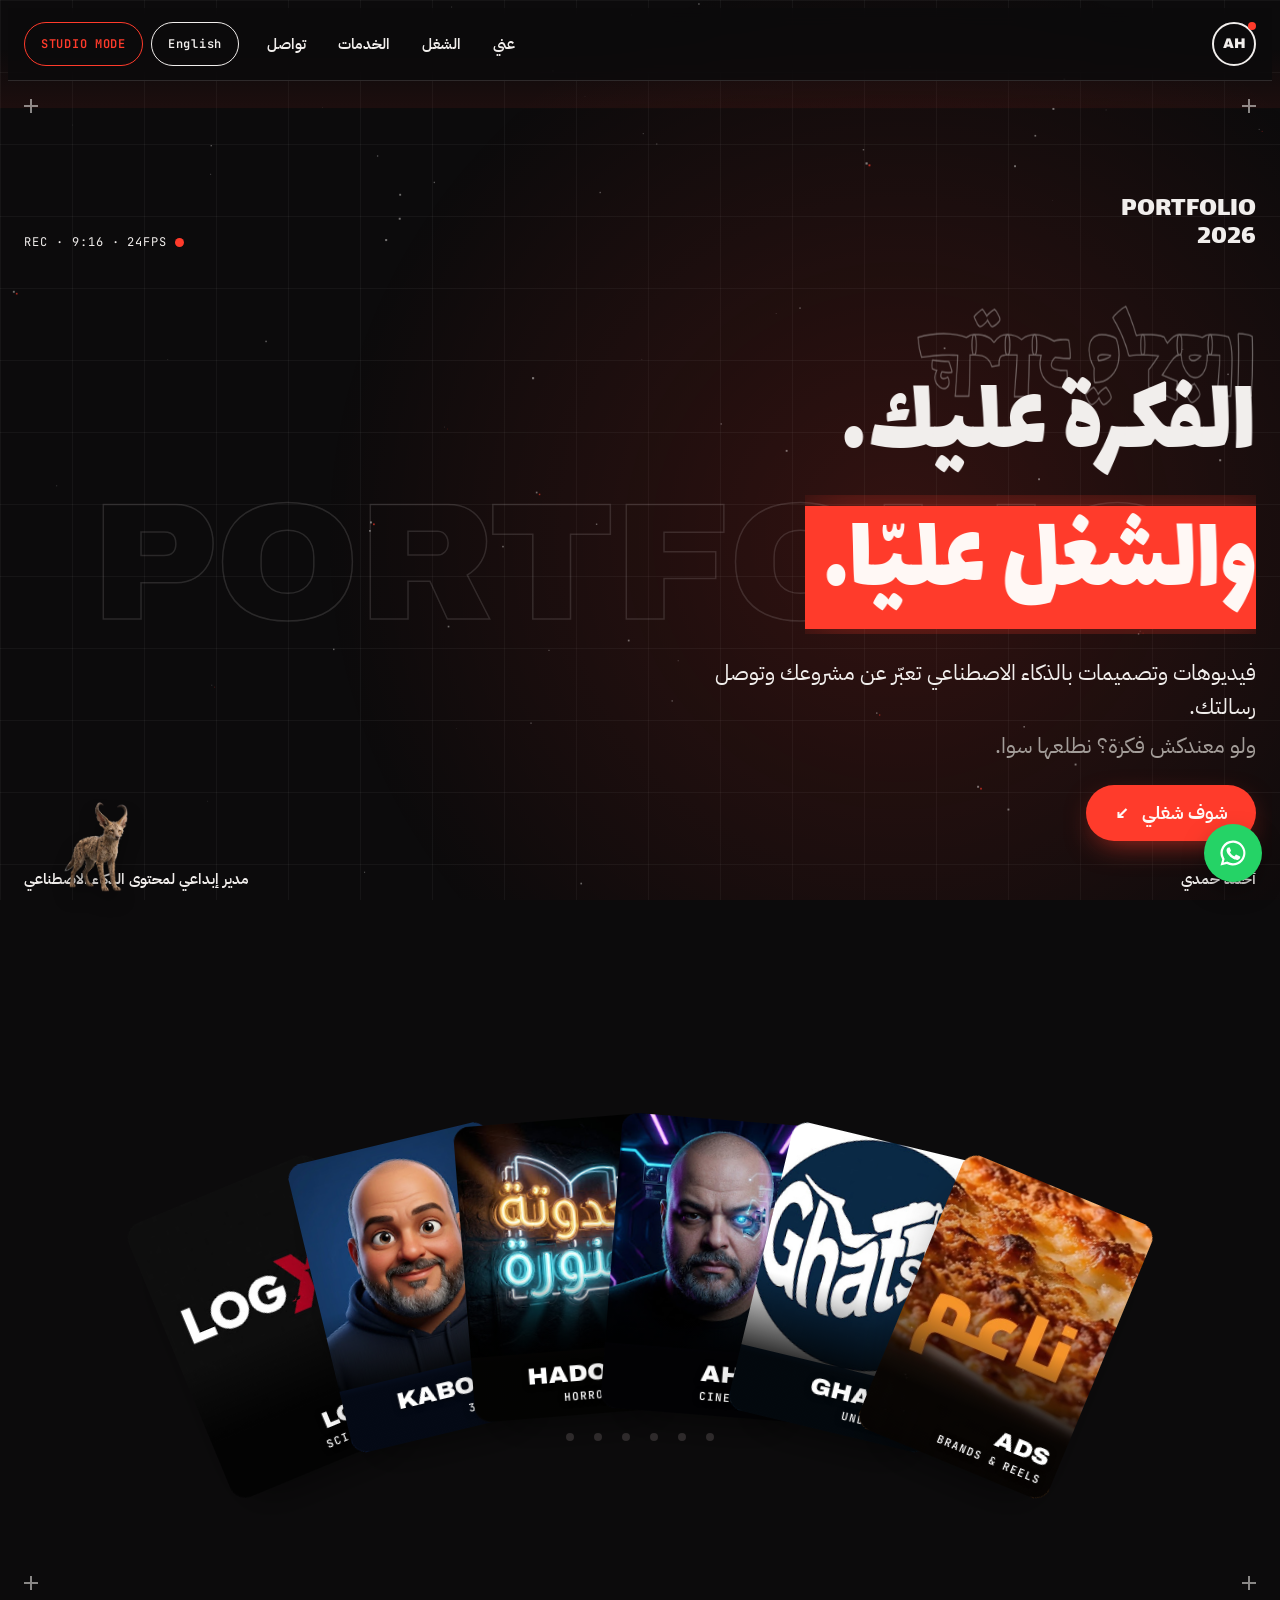
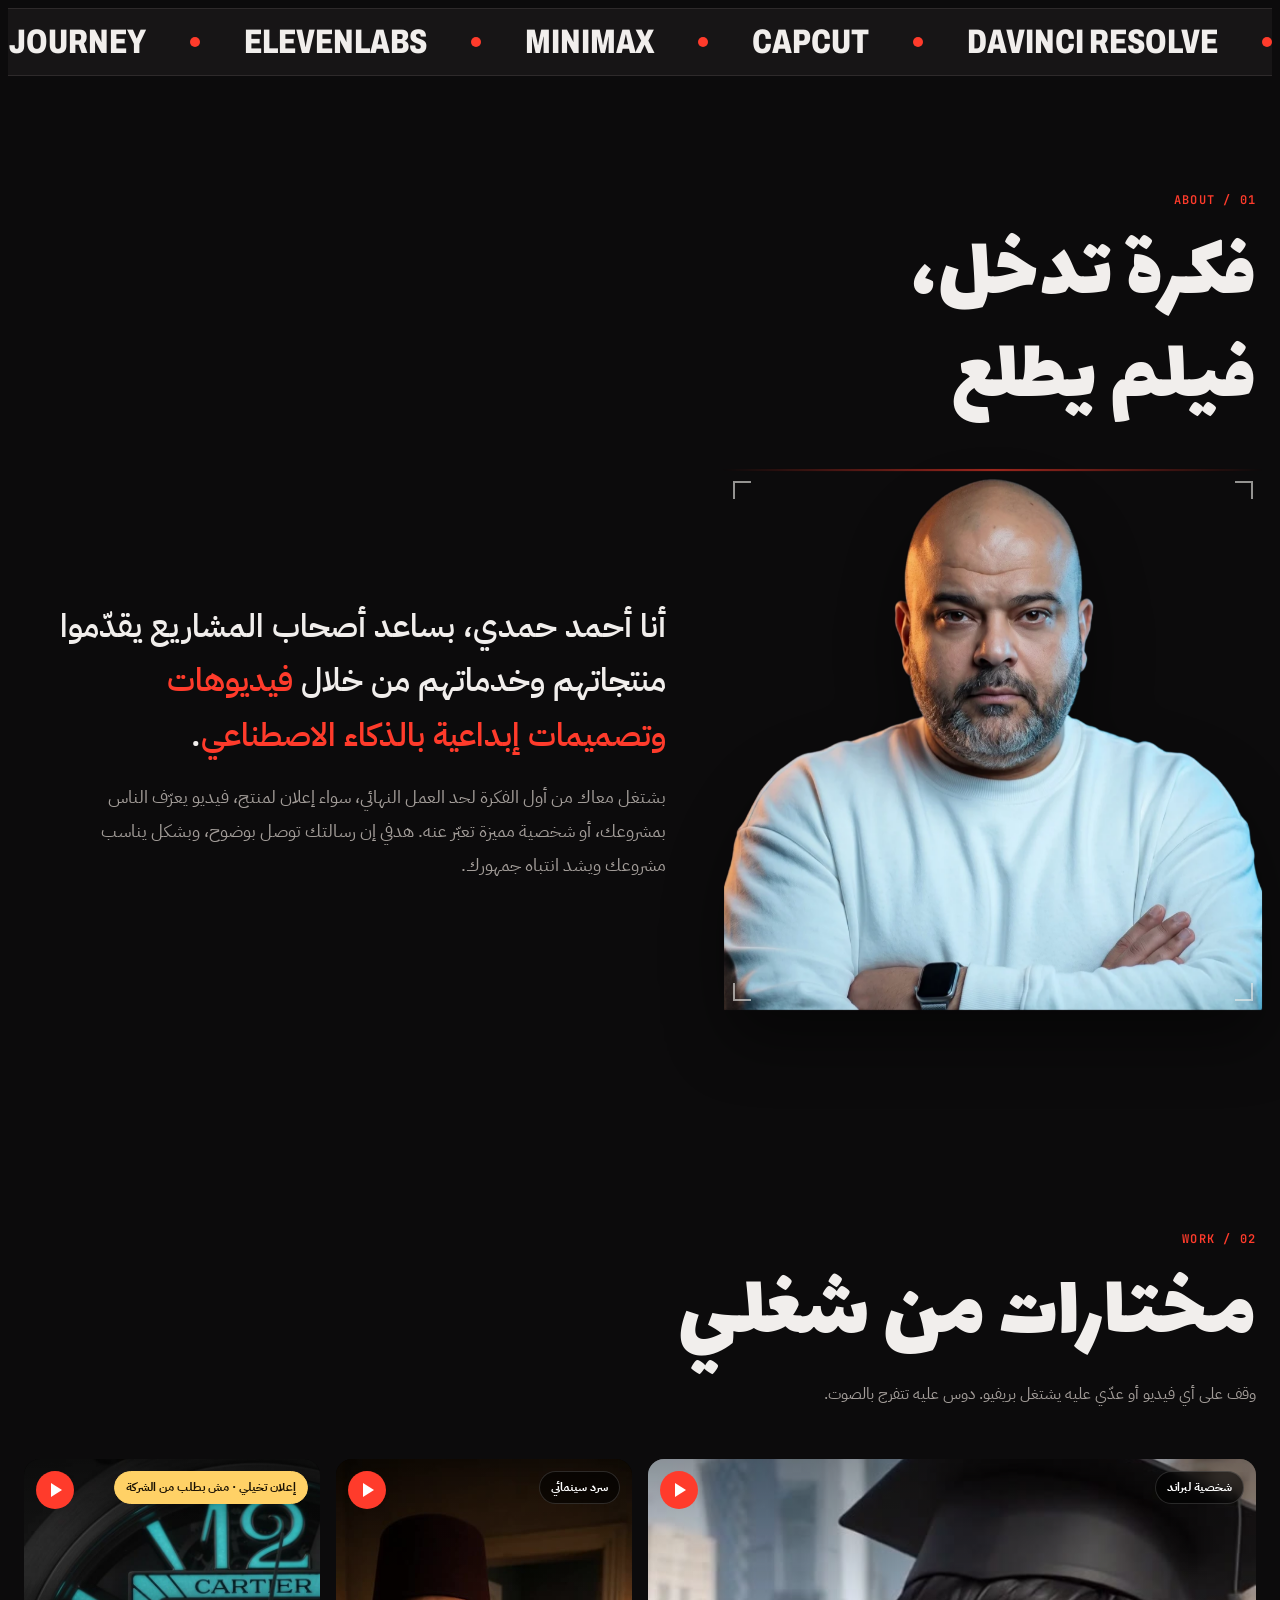
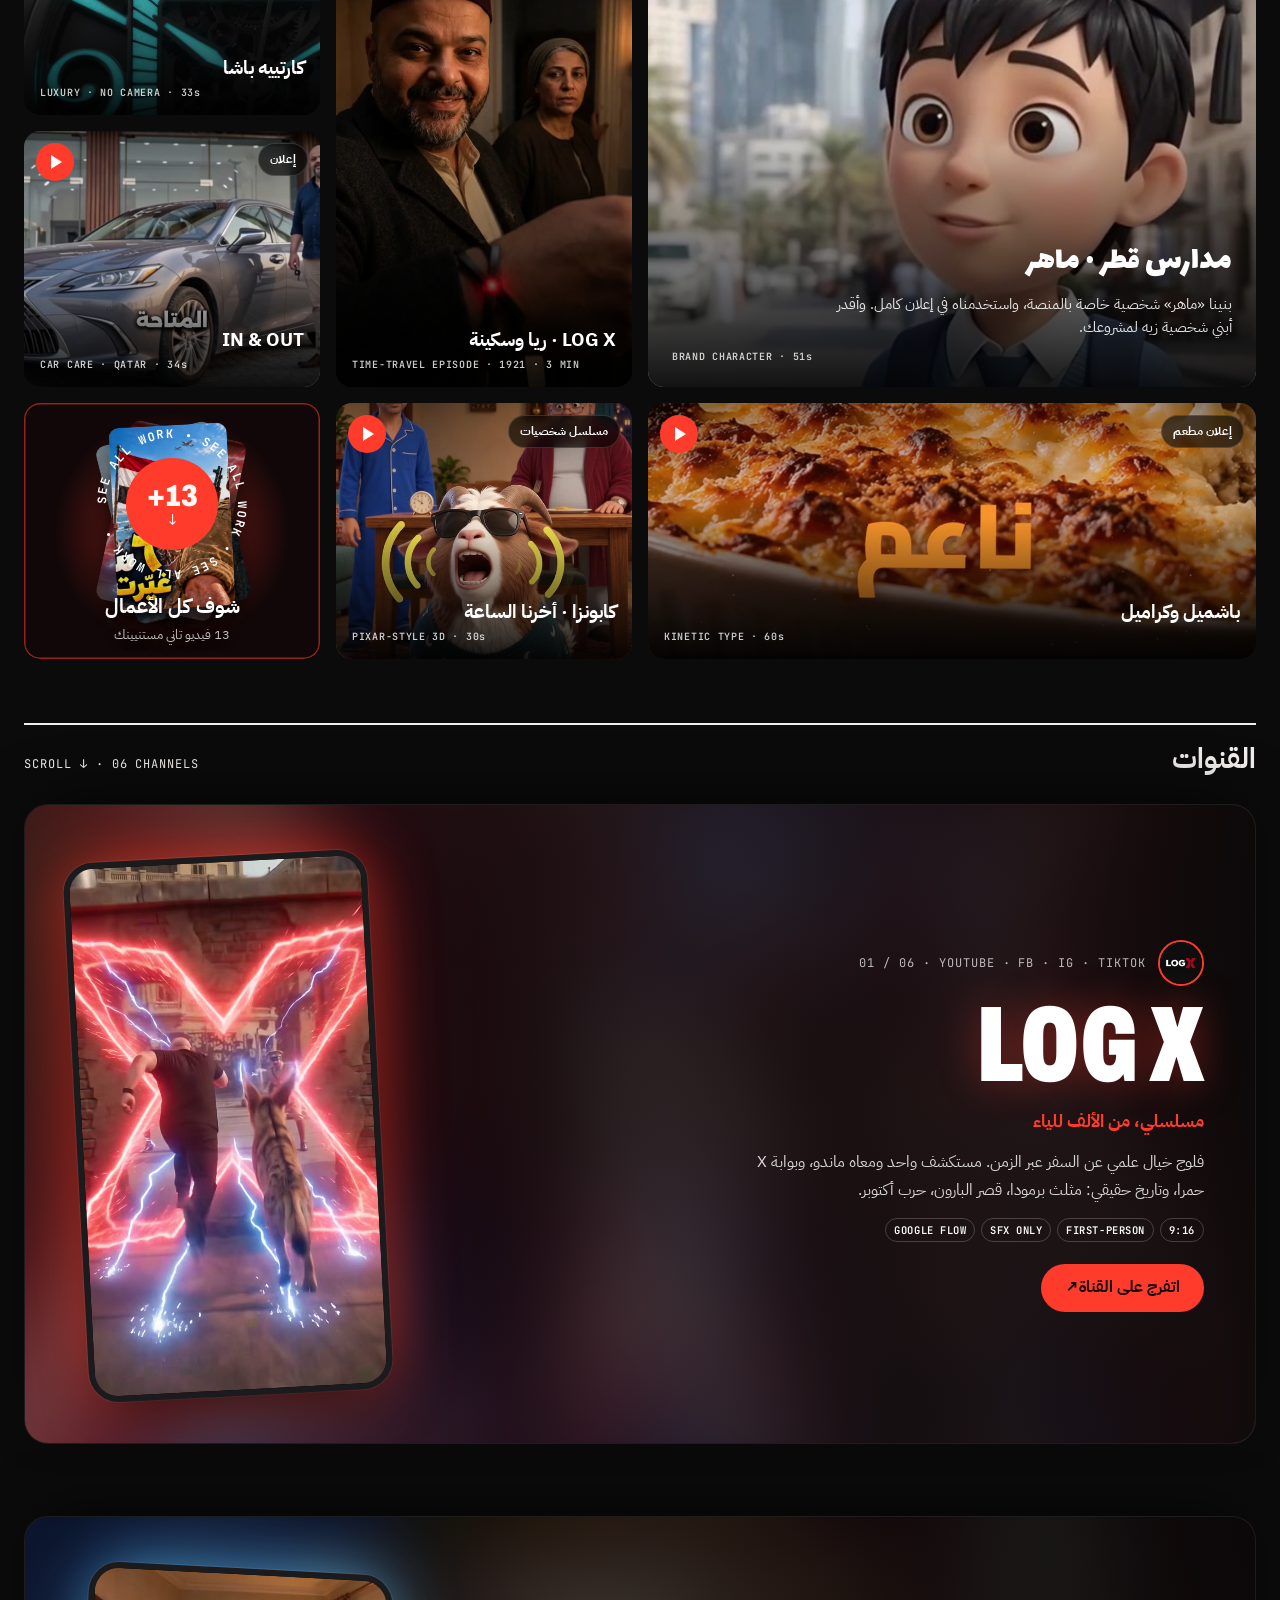
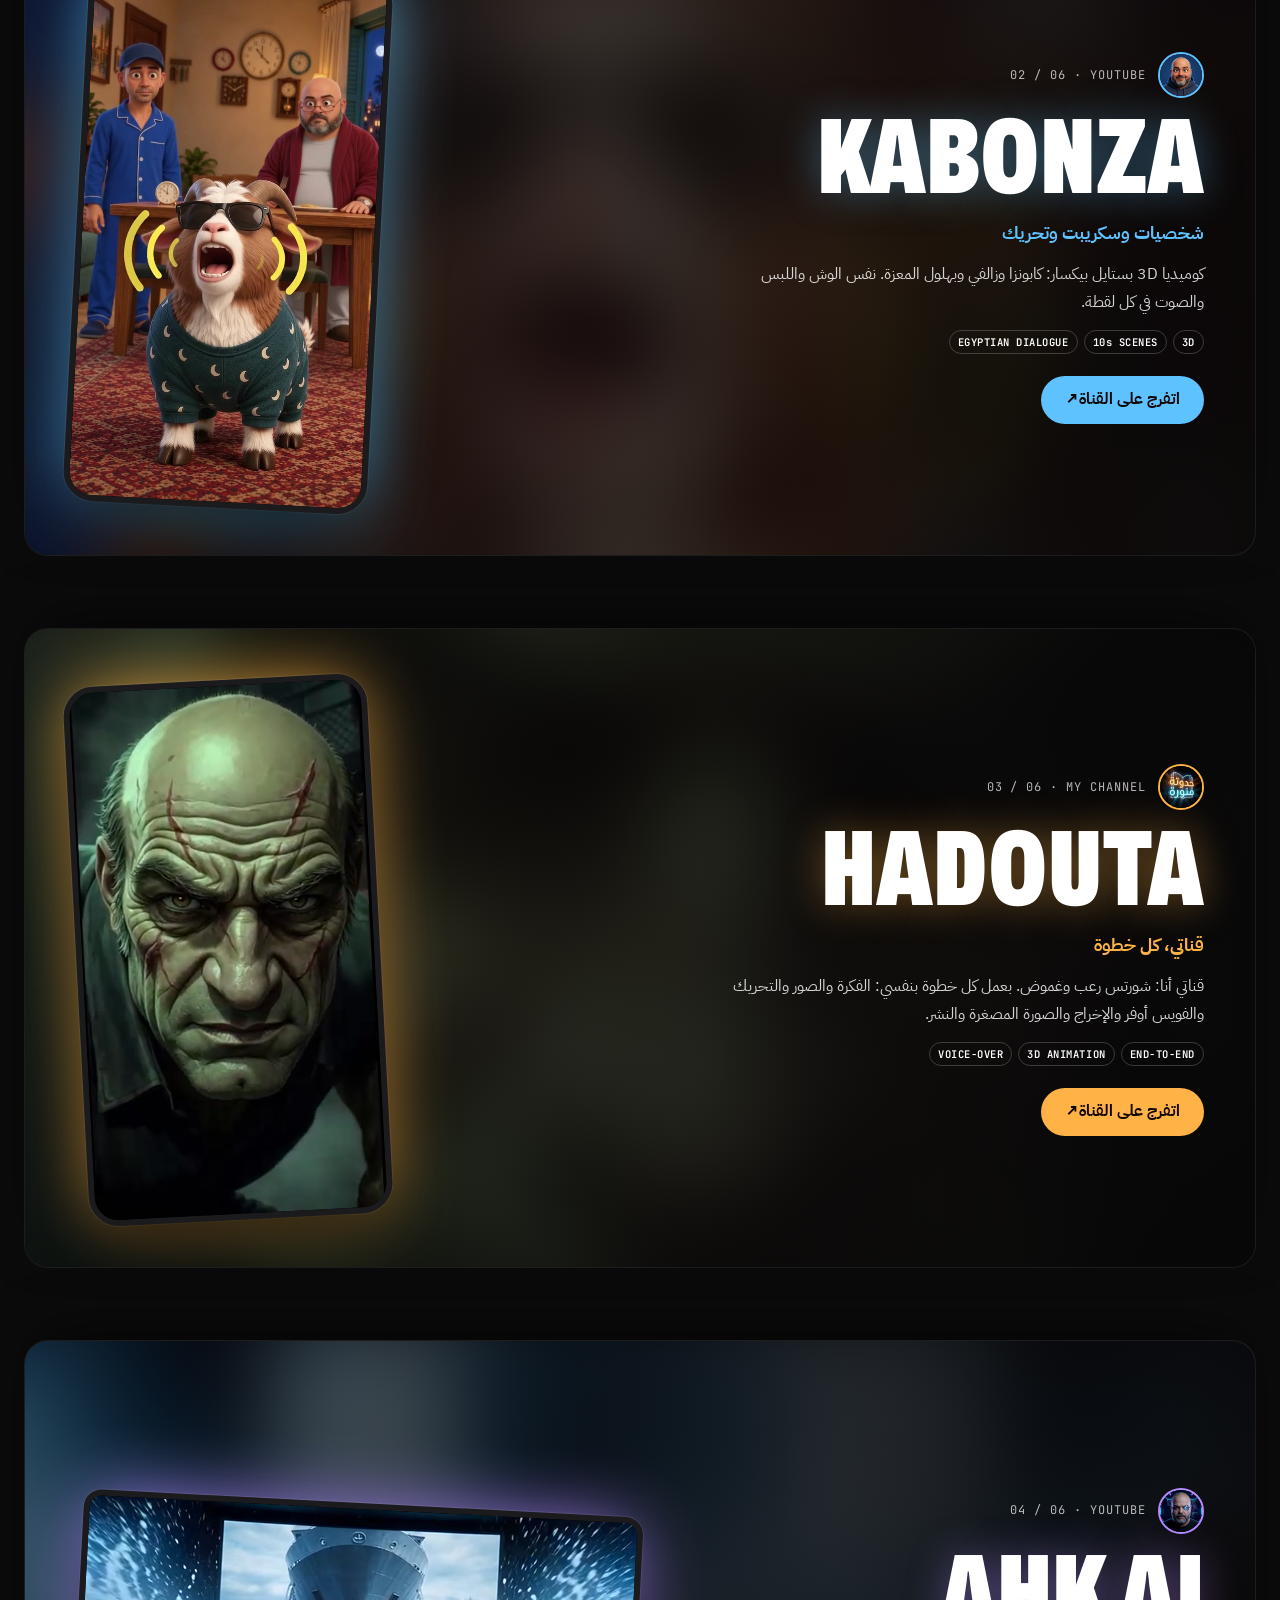
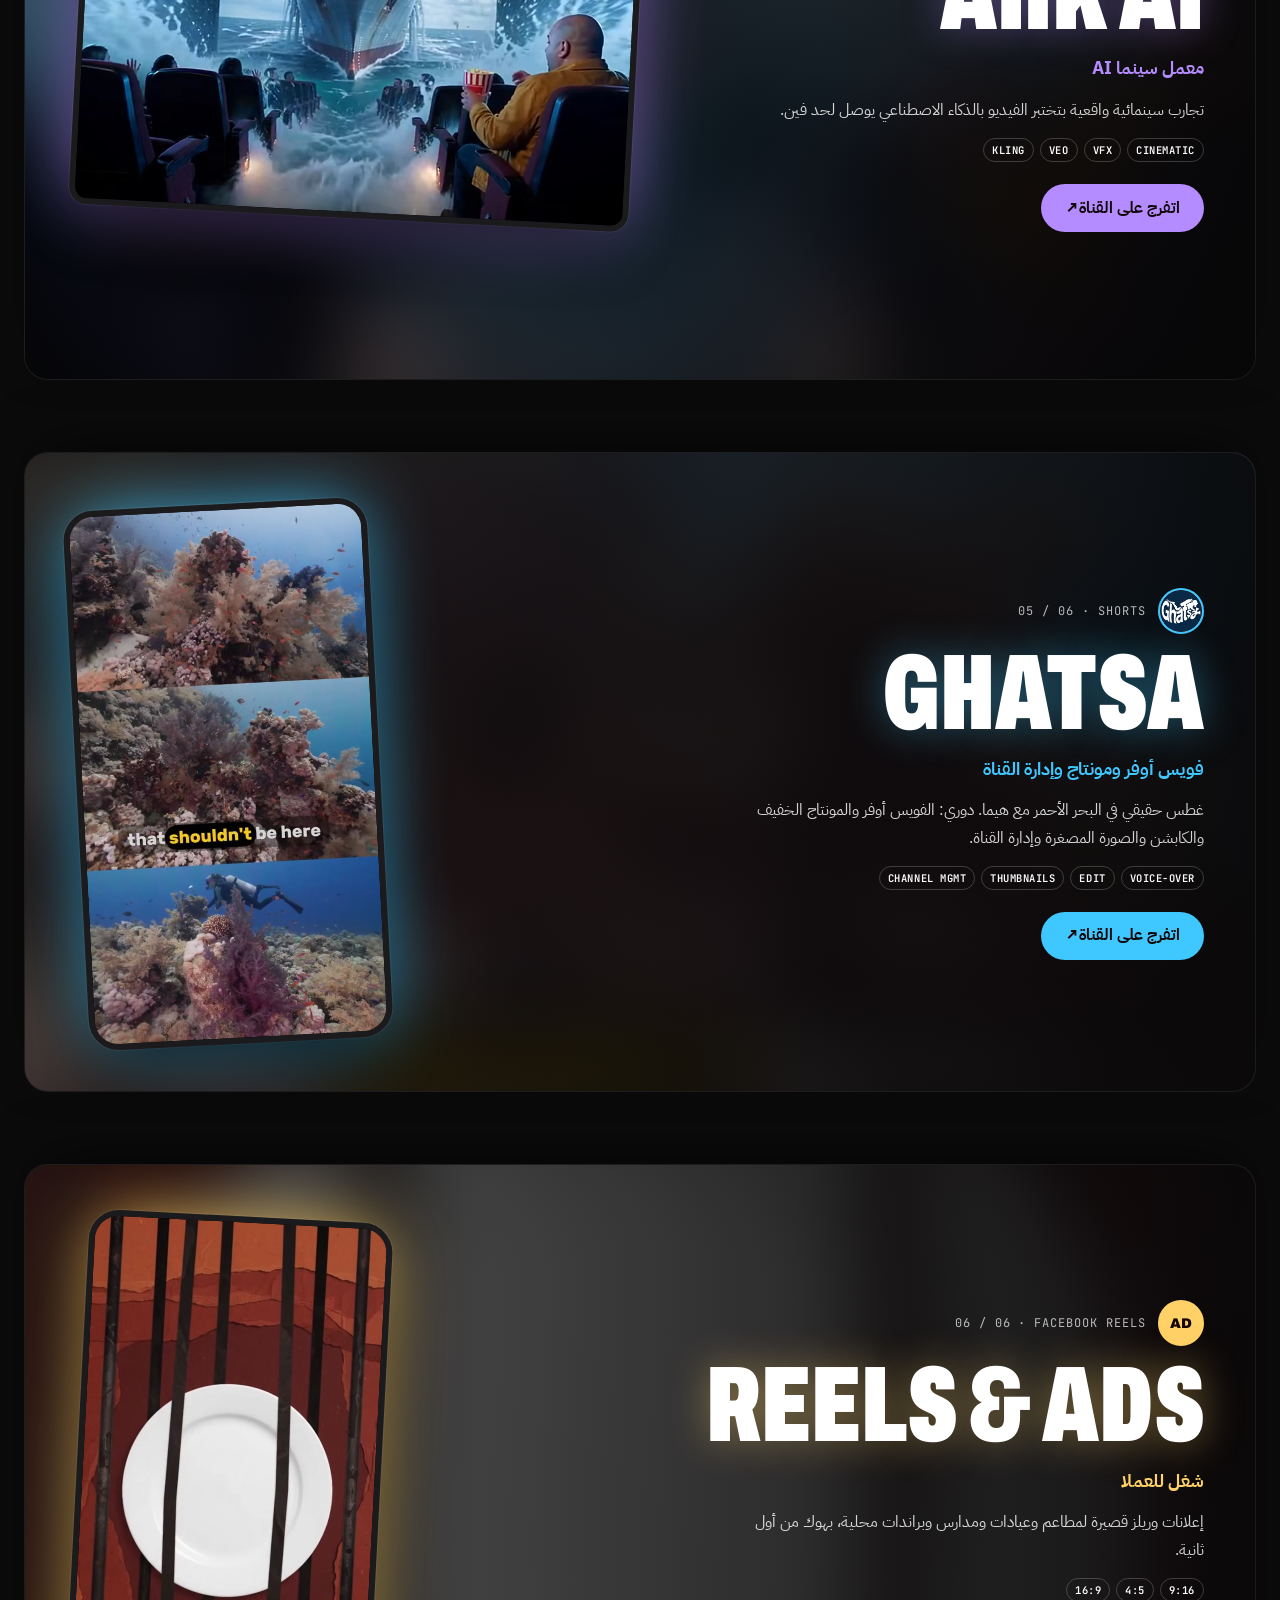
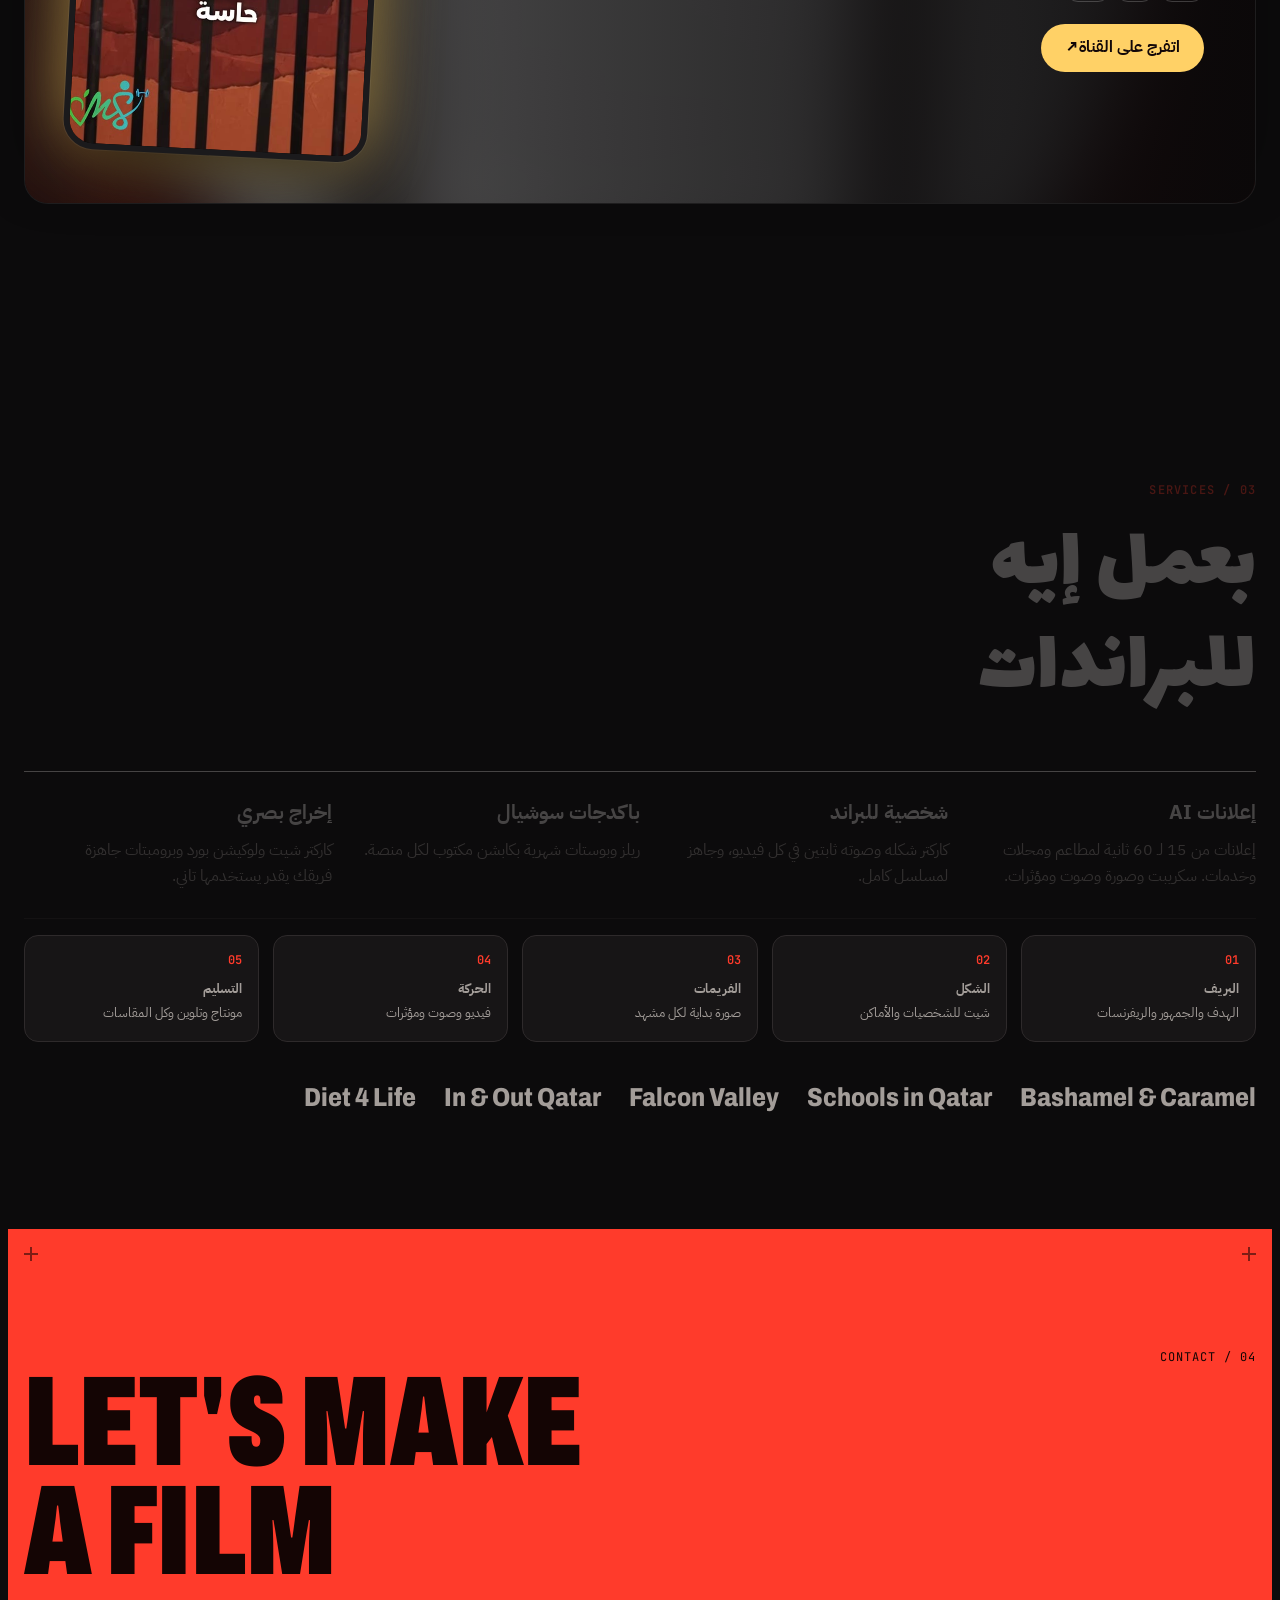
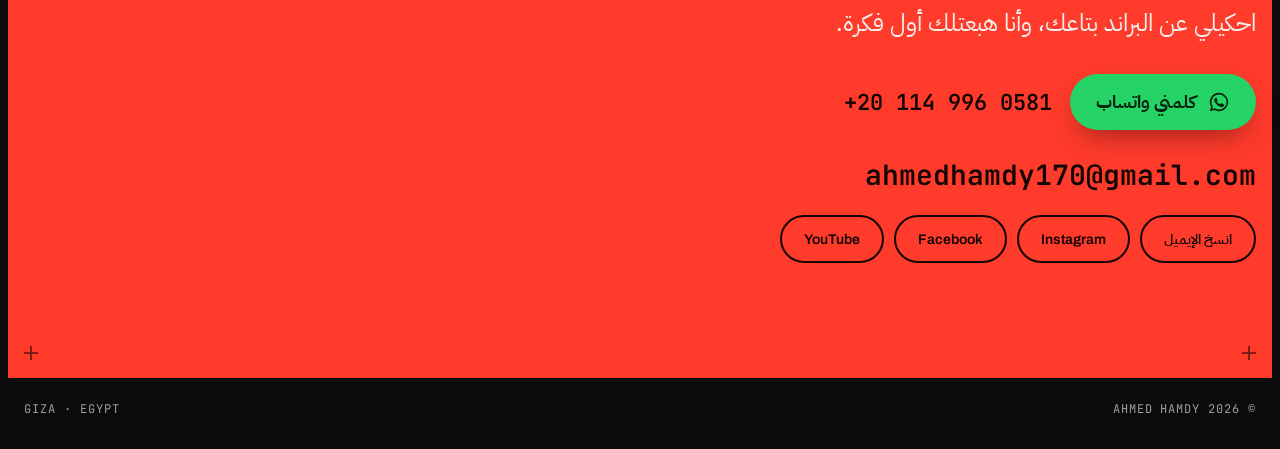
==== commit 929e4ea2: "Add files via upload" ====
--- a/index.html
+++ b/index.html
@@ -5,7 +5,10 @@
 <meta property="og:type" content="website">
 <meta property="og:title" content="أحمد حمدي · الفكرة عليك… والشغل عليّا">
 <meta property="og:description" content="فيديوهات وتصميمات بالذكاء الاصطناعي تعبّر عن مشروعك وتوصل رسالتك. Generative AI Creative Director.">
-<meta property="og:image" content="media/og.jpg">
+<meta property="og:url" content="https://ahmedhamdy-ai.vercel.app/">
+<meta property="og:image" content="https://ahmedhamdy-ai.vercel.app/media/og.jpg">
+<meta name="twitter:image" content="https://ahmedhamdy-ai.vercel.app/media/og.jpg">
+<link rel="canonical" href="https://ahmedhamdy-ai.vercel.app/">
 <meta property="og:image:width" content="1200"><meta property="og:image:height" content="630">
 <meta name="twitter:card" content="summary_large_image">
 <link rel="icon" type="image/png" href="media/icon.png"><link rel="apple-touch-icon" href="media/icon.png">
